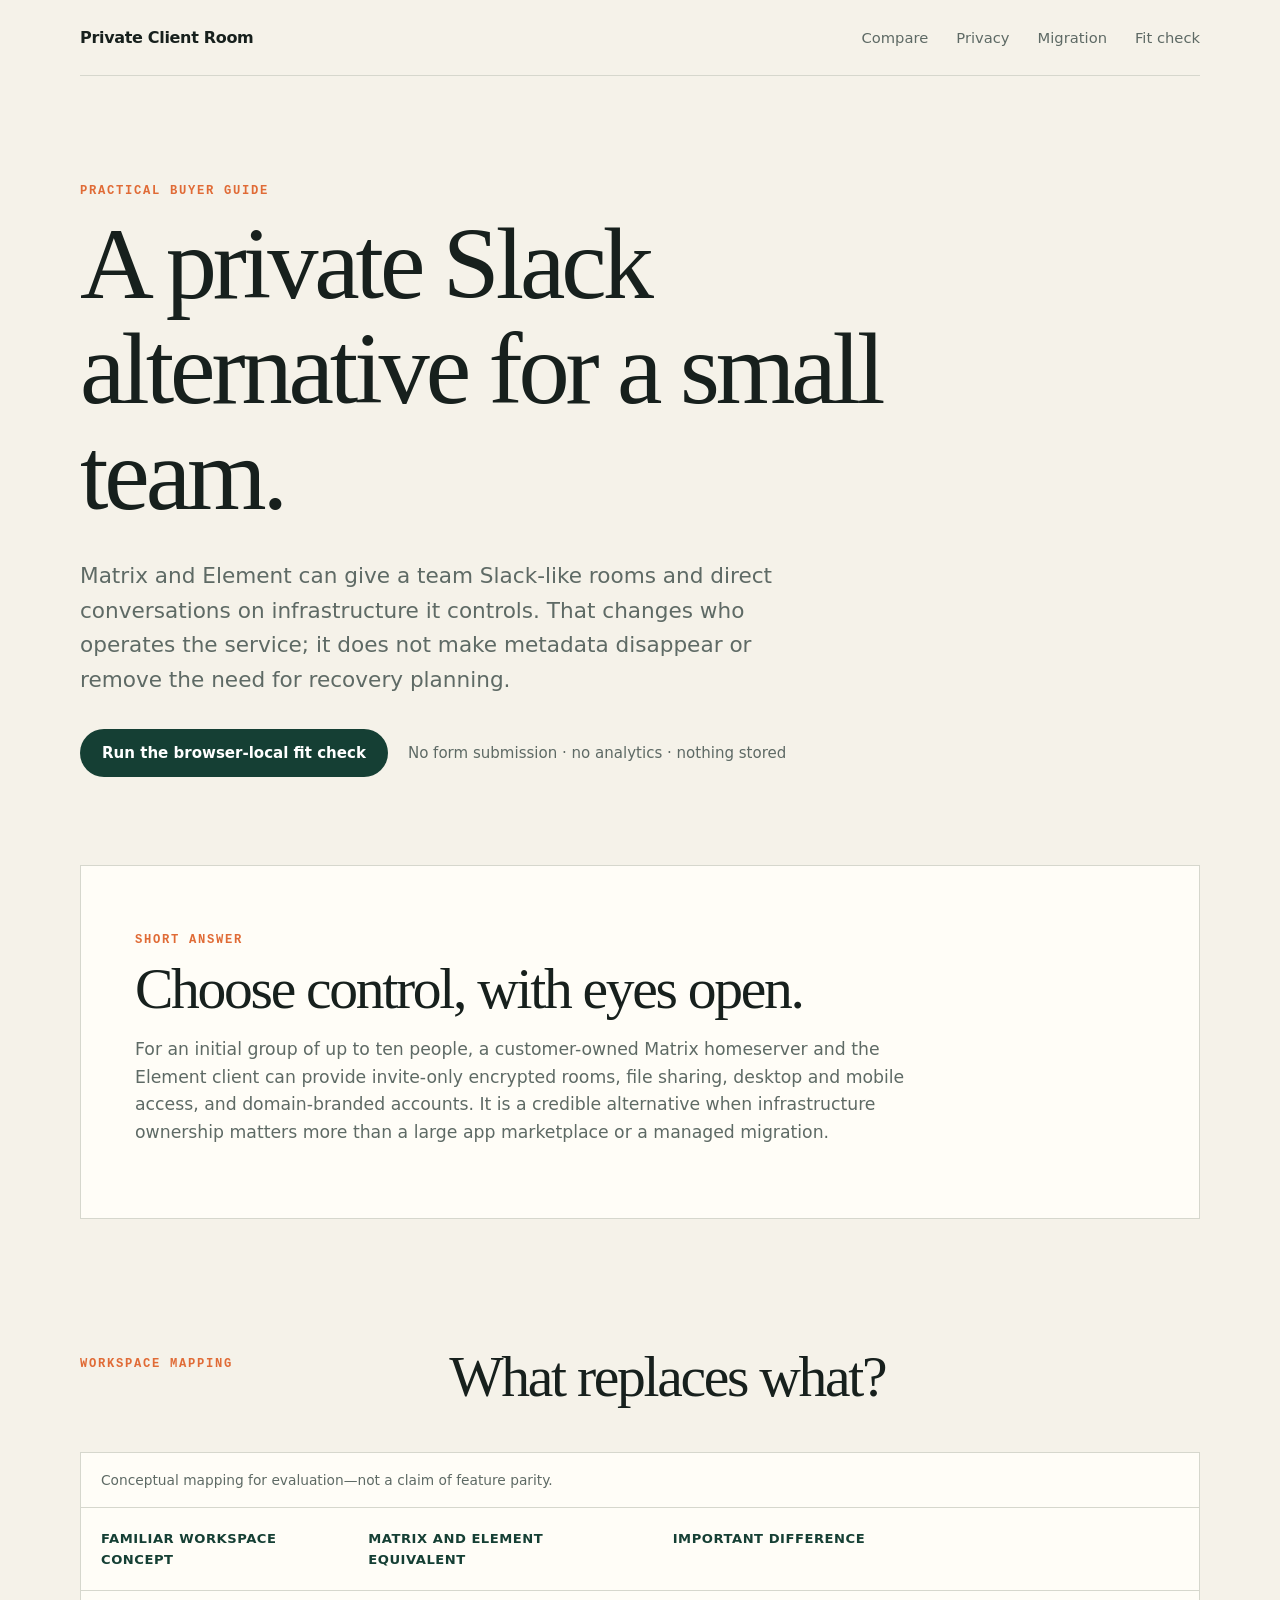
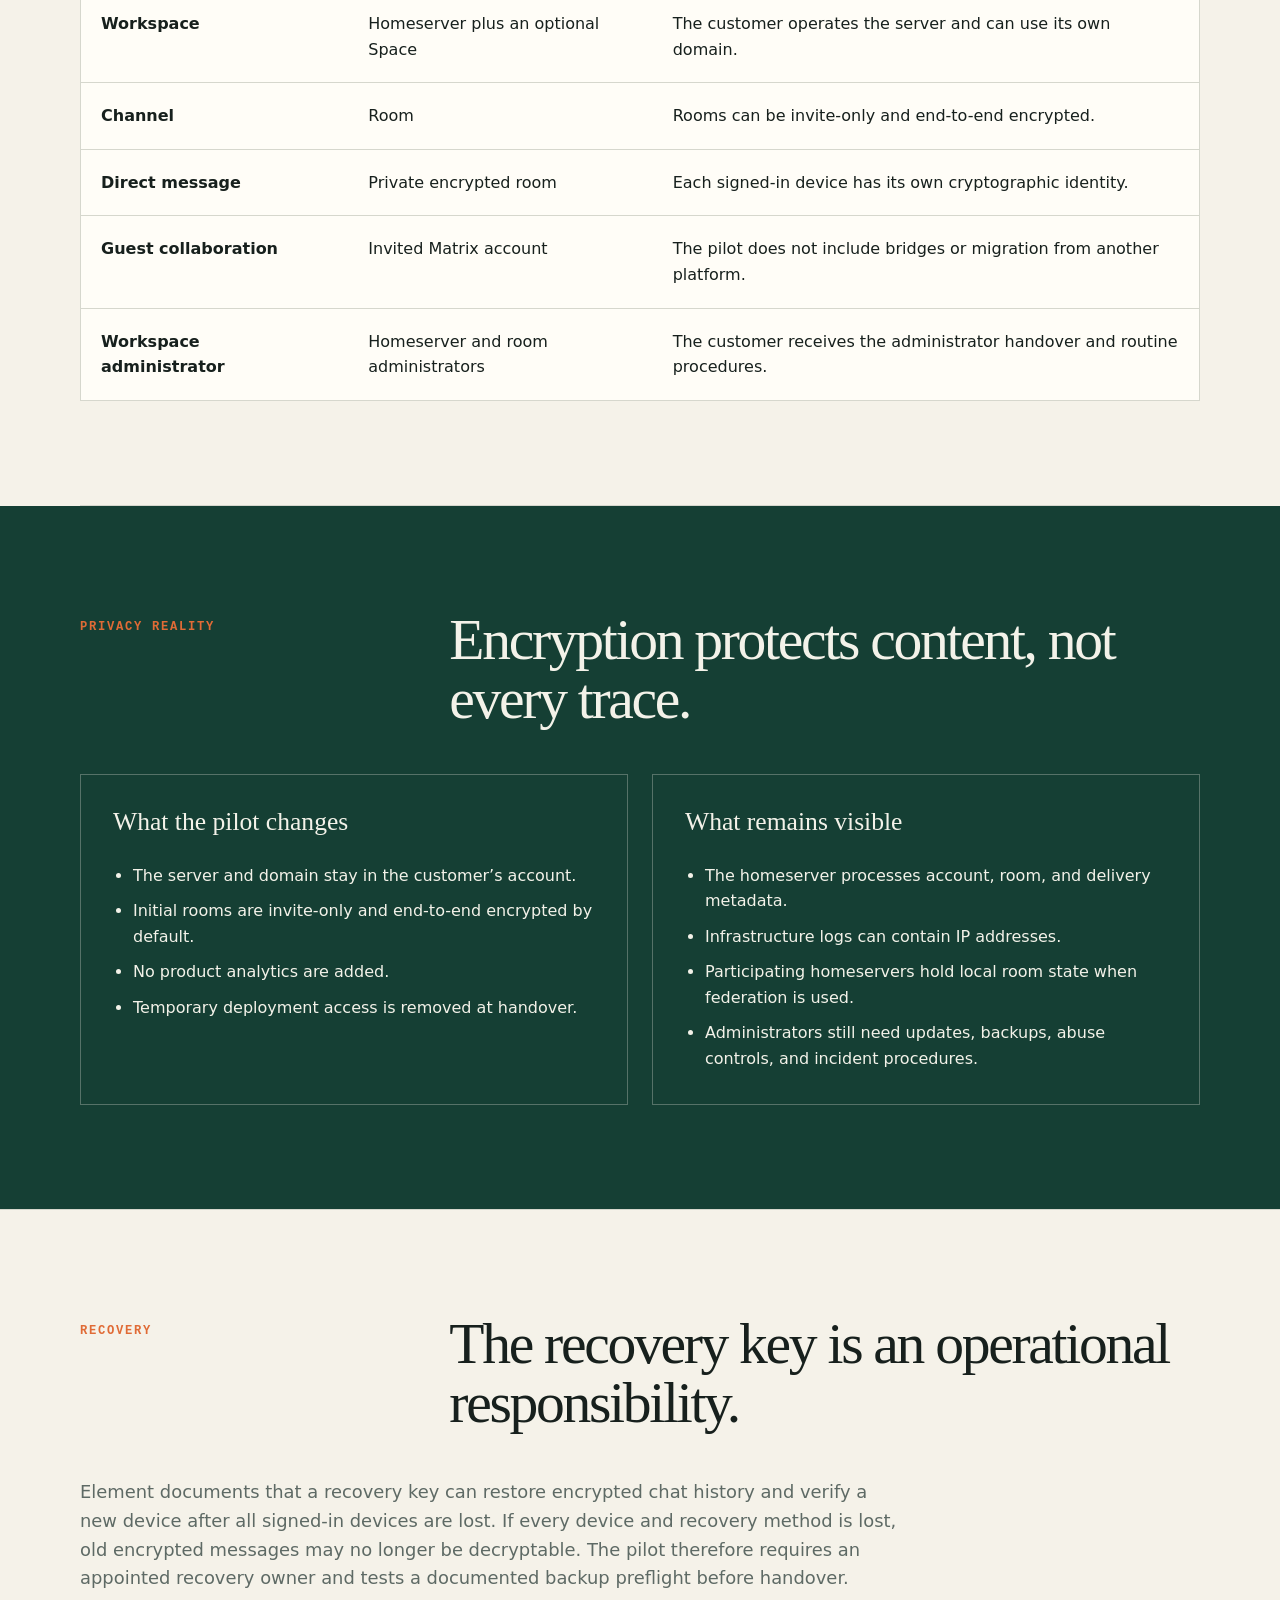
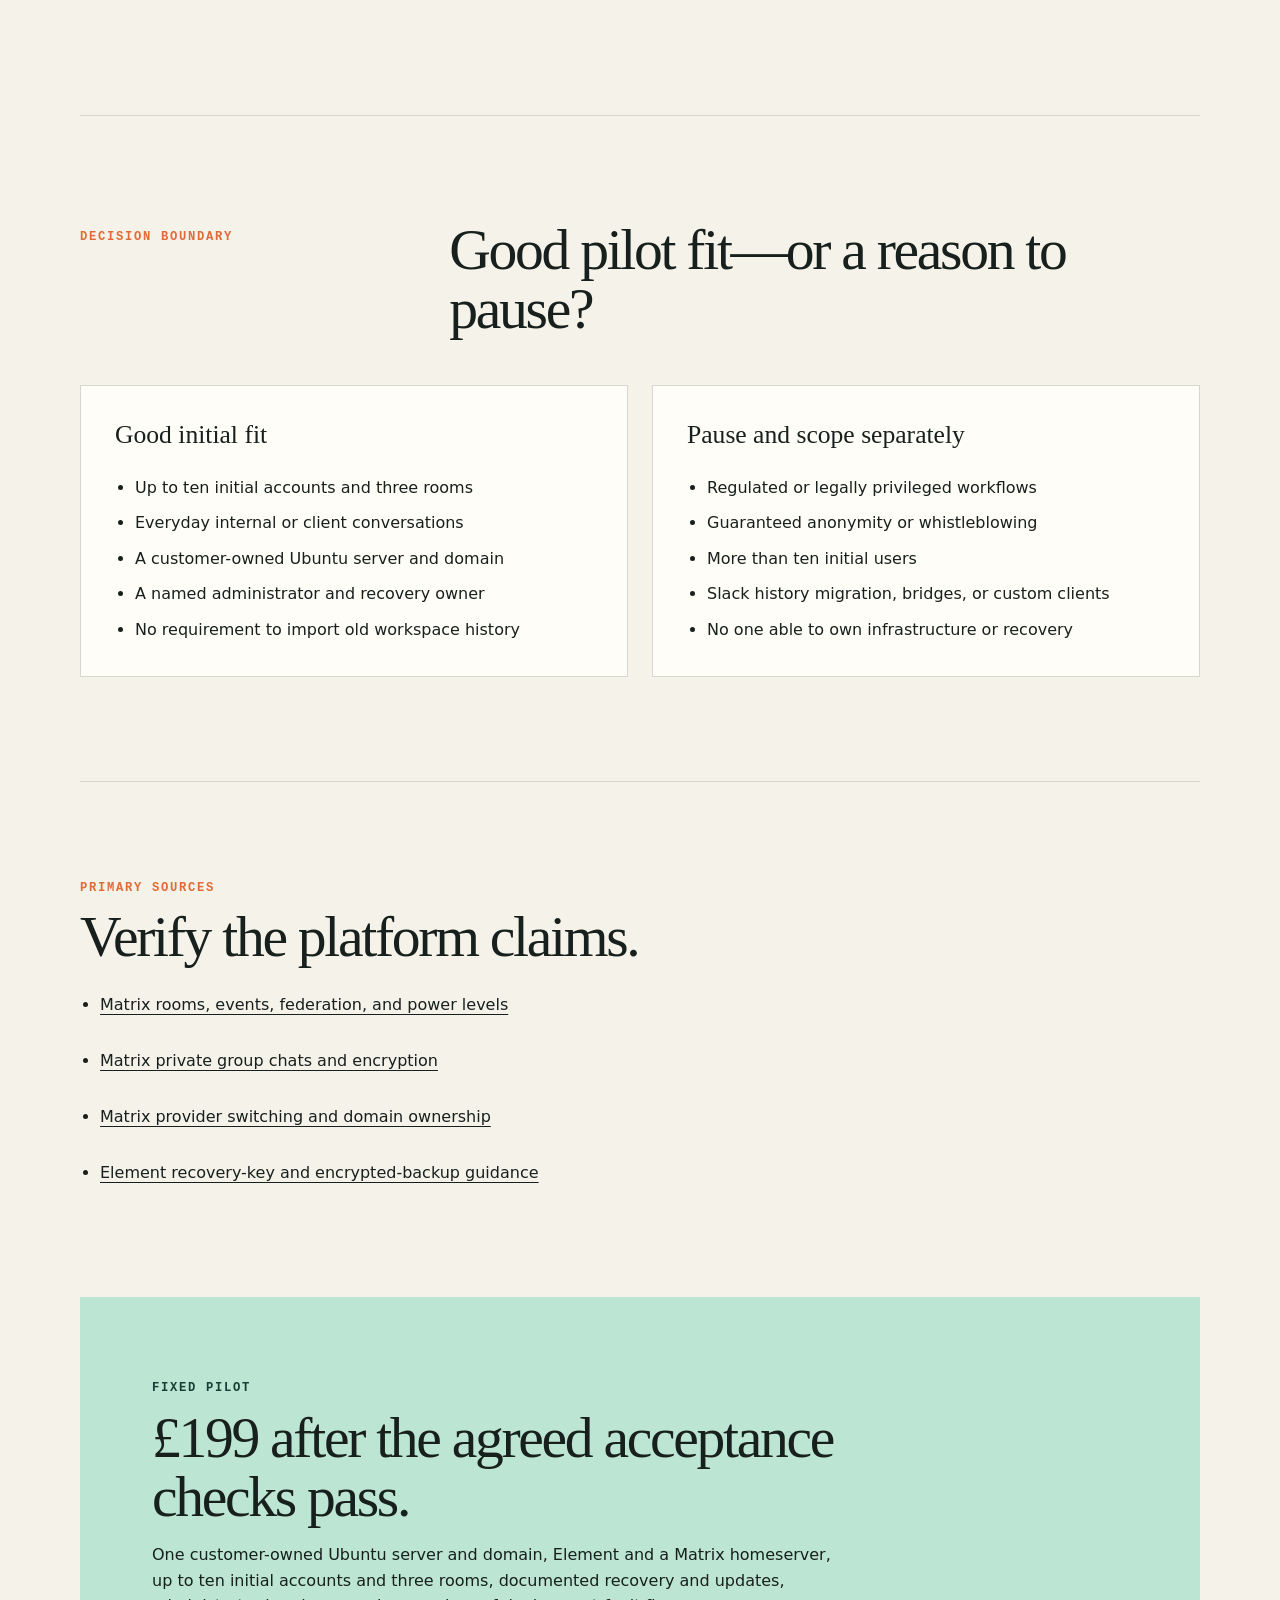
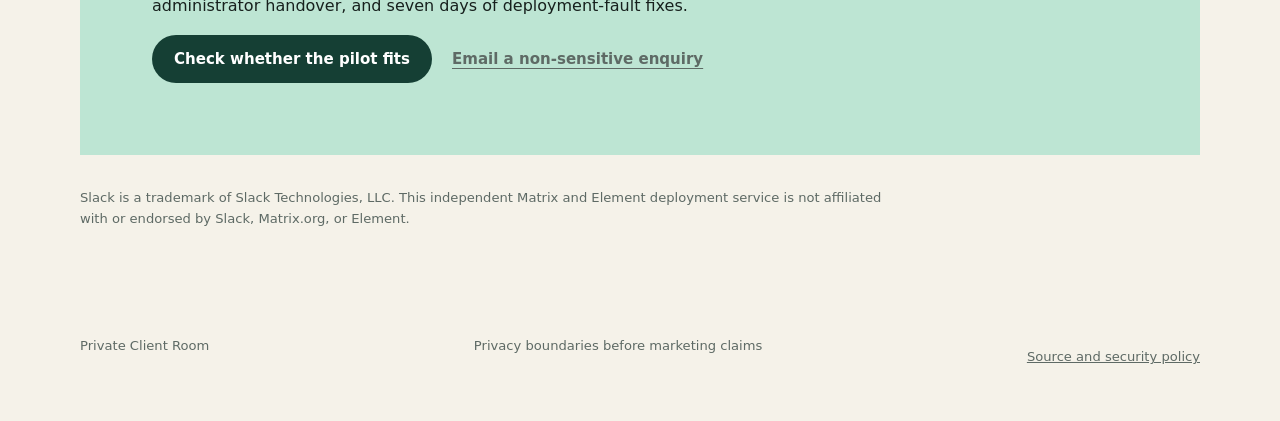
==== docs/guides/private-slack-alternative/index.html @ a366827d "Add private Slack alternative buyer guide" ====
<!DOCTYPE html>
<html lang="en">
  <head>
    <meta charset="utf-8">
    <meta name="viewport" content="width=device-width, initial-scale=1">
    <meta name="description" content="A practical, privacy-honest guide to replacing a small Slack workspace with customer-owned Matrix and Element—and the limits to understand first.">
    <meta name="robots" content="index, follow">
    <meta property="og:type" content="article">
    <meta property="og:title" content="A private Slack alternative for small teams">
    <meta property="og:description" content="What changes when a small team runs Matrix and Element on infrastructure it controls, including encryption, metadata, recovery, and migration limits.">
    <meta property="og:url" content="https://fablgen-agent.github.io/private-client-room/guides/private-slack-alternative/">
    <meta name="twitter:card" content="summary">
    <title>A private Slack alternative for small teams — Matrix and Element guide</title>
    <link rel="canonical" href="https://fablgen-agent.github.io/private-client-room/guides/private-slack-alternative/">
    <link rel="icon" href="../../favicon.svg" type="image/svg+xml">
    <link rel="stylesheet" href="../../styles.css">
    <script type="application/ld+json">
      {
        "@context": "https://schema.org",
        "@type": "Article",
        "headline": "A private Slack alternative for small teams",
        "description": "A practical guide to replacing a small Slack workspace with customer-owned Matrix and Element, including encryption, metadata, recovery, and migration limits.",
        "datePublished": "2026-08-16",
        "dateModified": "2026-08-16",
        "mainEntityOfPage": "https://fablgen-agent.github.io/private-client-room/guides/private-slack-alternative/",
        "author": {
          "@type": "Organization",
          "name": "Fablgen Agent",
          "url": "https://fablgen-agent.github.io/fablgen-agent/"
        }
      }
    </script>
  </head>
  <body>
    <header class="site-header">
      <a class="brand" href="../../">Private Client Room</a>
      <nav aria-label="Main navigation">
        <a href="#comparison">Compare</a>
        <a href="#privacy">Privacy</a>
        <a href="#migration">Migration</a>
        <a href="../../#readiness">Fit check</a>
      </nav>
    </header>

    <main>
      <article class="guide">
        <header class="guide-hero">
          <p class="eyebrow">PRACTICAL BUYER GUIDE</p>
          <h1>A private Slack alternative for a small team.</h1>
          <p class="lead">Matrix and Element can give a team Slack-like rooms and direct conversations on infrastructure it controls. That changes who operates the service; it does not make metadata disappear or remove the need for recovery planning.</p>
          <div class="actions">
            <a class="button" href="../../#readiness">Run the browser-local fit check</a>
            <span>No form submission · no analytics · nothing stored</span>
          </div>
        </header>

        <section class="guide-summary" aria-label="Short answer">
          <p class="eyebrow">SHORT ANSWER</p>
          <h2>Choose control, with eyes open.</h2>
          <p>For an initial group of up to ten people, a customer-owned Matrix homeserver and the Element client can provide invite-only encrypted rooms, file sharing, desktop and mobile access, and domain-branded accounts. It is a credible alternative when infrastructure ownership matters more than a large app marketplace or a managed migration.</p>
        </section>

        <section class="guide-section" id="comparison">
          <div class="section-heading">
            <p class="eyebrow">WORKSPACE MAPPING</p>
            <h2 id="comparison-title">What replaces what?</h2>
          </div>
          <section class="comparison-scroll" tabindex="0" aria-labelledby="comparison-title">
            <table class="comparison-table">
              <caption>Conceptual mapping for evaluation—not a claim of feature parity.</caption>
              <thead>
                <tr>
                  <th scope="col">Familiar workspace concept</th>
                  <th scope="col">Matrix and Element equivalent</th>
                  <th scope="col">Important difference</th>
                </tr>
              </thead>
              <tbody>
                <tr>
                  <td>Workspace</td>
                  <td>Homeserver plus an optional Space</td>
                  <td>The customer operates the server and can use its own domain.</td>
                </tr>
                <tr>
                  <td>Channel</td>
                  <td>Room</td>
                  <td>Rooms can be invite-only and end-to-end encrypted.</td>
                </tr>
                <tr>
                  <td>Direct message</td>
                  <td>Private encrypted room</td>
                  <td>Each signed-in device has its own cryptographic identity.</td>
                </tr>
                <tr>
                  <td>Guest collaboration</td>
                  <td>Invited Matrix account</td>
                  <td>The pilot does not include bridges or migration from another platform.</td>
                </tr>
                <tr>
                  <td>Workspace administrator</td>
                  <td>Homeserver and room administrators</td>
                  <td>The customer receives the administrator handover and routine procedures.</td>
                </tr>
              </tbody>
            </table>
          </section>
        </section>

        <section class="guide-section guide-dark" id="privacy">
          <div class="section-heading">
            <p class="eyebrow">PRIVACY REALITY</p>
            <h2>Encryption protects content, not every trace.</h2>
          </div>
          <div class="guide-columns">
            <div>
              <h3>What the pilot changes</h3>
              <ul>
                <li>The server and domain stay in the customer’s account.</li>
                <li>Initial rooms are invite-only and end-to-end encrypted by default.</li>
                <li>No product analytics are added.</li>
                <li>Temporary deployment access is removed at handover.</li>
              </ul>
            </div>
            <div>
              <h3>What remains visible</h3>
              <ul>
                <li>The homeserver processes account, room, and delivery metadata.</li>
                <li>Infrastructure logs can contain IP addresses.</li>
                <li>Participating homeservers hold local room state when federation is used.</li>
                <li>Administrators still need updates, backups, abuse controls, and incident procedures.</li>
              </ul>
            </div>
          </div>
        </section>

        <section class="guide-section" id="recovery">
          <div class="section-heading">
            <p class="eyebrow">RECOVERY</p>
            <h2>The recovery key is an operational responsibility.</h2>
          </div>
          <p class="guide-copy">Element documents that a recovery key can restore encrypted chat history and verify a new device after all signed-in devices are lost. If every device and recovery method is lost, old encrypted messages may no longer be decryptable. The pilot therefore requires an appointed recovery owner and tests a documented backup preflight before handover.</p>
        </section>

        <section class="guide-section" id="migration">
          <div class="section-heading">
            <p class="eyebrow">DECISION BOUNDARY</p>
            <h2>Good pilot fit—or a reason to pause?</h2>
          </div>
          <div class="decision-grid">
            <article>
              <h3>Good initial fit</h3>
              <ul>
                <li>Up to ten initial accounts and three rooms</li>
                <li>Everyday internal or client conversations</li>
                <li>A customer-owned Ubuntu server and domain</li>
                <li>A named administrator and recovery owner</li>
                <li>No requirement to import old workspace history</li>
              </ul>
            </article>
            <article>
              <h3>Pause and scope separately</h3>
              <ul>
                <li>Regulated or legally privileged workflows</li>
                <li>Guaranteed anonymity or whistleblowing</li>
                <li>More than ten initial users</li>
                <li>Slack history migration, bridges, or custom clients</li>
                <li>No one able to own infrastructure or recovery</li>
              </ul>
            </article>
          </div>
        </section>

        <section class="guide-sources" aria-labelledby="sources-title">
          <p class="eyebrow">PRIMARY SOURCES</p>
          <h2 id="sources-title">Verify the platform claims.</h2>
          <ul>
            <li><a href="https://matrix.org/docs/matrix-concepts/rooms_and_events/">Matrix rooms, events, federation, and power levels</a></li>
            <li><a href="https://matrix.org/docs/chat_basics/private-group-chat/">Matrix private group chats and encryption</a></li>
            <li><a href="https://matrix.org/docs/communities/switching-providers/">Matrix provider switching and domain ownership</a></li>
            <li><a href="https://element.io/en/help">Element recovery-key and encrypted-backup guidance</a></li>
          </ul>
        </section>

        <section class="cta guide-cta">
          <p class="eyebrow">FIXED PILOT</p>
          <h2>£199 after the agreed acceptance checks pass.</h2>
          <p>One customer-owned Ubuntu server and domain, Element and a Matrix homeserver, up to ten initial accounts and three rooms, documented recovery and updates, administrator handover, and seven days of deployment-fault fixes.</p>
          <div class="actions">
            <a class="button" href="../../#readiness">Check whether the pilot fits</a>
            <a class="text-link" href="mailto:accounts@enby.fish?subject=Private%20Slack%20alternative%20pilot&amp;body=Team%20size%3A%0AClient%20or%20guest%20pattern%3A%0ADomain%20and%20server%20already%20controlled%3A%20yes%2Fno%0A%0APlease%20do%20not%20include%20credentials%2C%20messages%2C%20customer%20data%2C%20or%20recovery%20keys.">Email a non-sensitive enquiry</a>
          </div>
        </section>

        <p class="trademark-note">Slack is a trademark of Slack Technologies, LLC. This independent Matrix and Element deployment service is not affiliated with or endorsed by Slack, Matrix.org, or Element.</p>
      </article>
    </main>

    <footer>
      <span>Private Client Room</span>
      <span>Privacy boundaries before marketing claims</span>
      <a href="https://github.com/fablgen-agent/private-client-room">Source and security policy</a>
    </footer>
  </body>
</html>
---- docs/styles.css ----
:root {
  color-scheme: light;
  --ink: #17201d;
  --muted: #5e6a65;
  --paper: #f5f2e9;
  --surface: #fffdf7;
  --line: #d6d7cd;
  --green: #153f34;
  --mint: #bde5d3;
  --orange: #e06b36;
}

* { box-sizing: border-box; }

html { scroll-behavior: smooth; }

body {
  margin: 0;
  color: var(--ink);
  background: var(--paper);
  font-family: Inter, ui-sans-serif, system-ui, -apple-system, BlinkMacSystemFont, "Segoe UI", sans-serif;
  line-height: 1.6;
}

a { color: inherit; }

.site-header,
main,
footer {
  width: min(1120px, calc(100% - 40px));
  margin-inline: auto;
}

.site-header {
  min-height: 76px;
  display: flex;
  align-items: center;
  justify-content: space-between;
  border-bottom: 1px solid var(--line);
}

.brand { min-height: 44px; display: inline-flex; align-items: center; font-weight: 760; text-decoration: none; letter-spacing: -.02em; }
nav { display: flex; gap: 28px; }
nav a { color: var(--muted); font-size: .92rem; text-decoration: none; }
nav a:hover, nav a:focus-visible { color: var(--ink); }

.hero { padding: 112px 0 78px; max-width: 940px; }
.eyebrow { color: var(--orange); font: 750 .76rem/1.2 ui-monospace, SFMono-Regular, Menlo, monospace; letter-spacing: .14em; }
h1, h2 { margin: 0; font-family: Georgia, "Times New Roman", serif; font-weight: 500; line-height: 1.03; letter-spacing: -.04em; }
h1 { max-width: 900px; font-size: clamp(3.1rem, 8vw, 6.8rem); }
h2 { font-size: clamp(2.1rem, 4.5vw, 4rem); }
.lead { max-width: 760px; margin: 32px 0; color: var(--muted); font-size: clamp(1.08rem, 2vw, 1.35rem); }
.actions { display: flex; align-items: center; gap: 20px; flex-wrap: wrap; color: var(--muted); font-size: .94rem; }
.button { display: inline-flex; min-height: 48px; align-items: center; padding: 0 22px; border-radius: 999px; color: white; background: var(--green); text-decoration: none; font-weight: 720; }
.button:hover, .button:focus-visible { background: #0c2e26; }

.facts { display: grid; grid-template-columns: repeat(3, 1fr); border: 1px solid var(--line); background: var(--surface); }
.facts article { min-height: 170px; padding: 28px; display: flex; flex-direction: column; justify-content: space-between; border-right: 1px solid var(--line); }
.facts article:last-child { border-right: 0; }
.facts strong { font-size: 1.15rem; }
.facts span { color: var(--muted); }

.readiness {
  display: grid;
  grid-template-columns: .72fr 1.28fr;
  gap: 72px;
  padding: 110px 0;
  border-bottom: 1px solid var(--line);
}

.readiness-intro { align-self: start; position: sticky; top: 28px; }
.readiness-intro p:last-child { max-width: 480px; color: var(--muted); }
.readiness-form { padding: 32px; border: 1px solid var(--line); background: var(--surface); }
.form-grid { display: grid; grid-template-columns: 1fr 1fr; gap: 24px; }
.readiness-form label { display: grid; gap: 8px; color: var(--muted); font-size: .88rem; font-weight: 720; }
.readiness-form select {
  width: 100%;
  min-height: 48px;
  padding: 0 38px 0 12px;
  border: 1px solid #aeb5af;
  border-radius: 6px;
  color: var(--ink);
  background: white;
  font: inherit;
  font-size: 1rem;
  font-weight: 500;
}
.readiness-form select:focus-visible { outline: 3px solid var(--mint); outline-offset: 2px; }
.form-actions { display: flex; align-items: center; gap: 18px; margin-top: 30px; }
.readiness-form button { border: 0; cursor: pointer; font: inherit; }
.text-button { min-height: 44px; padding: 0 8px; color: var(--muted); background: transparent; text-decoration: underline; text-underline-offset: 4px; }
.text-button:hover, .text-button:focus-visible { color: var(--ink); }

.readiness-result {
  grid-column: 2;
  padding: 34px;
  border: 2px solid var(--green);
  background: #eef7f1;
}
.readiness-result[data-tone="prepare"] { border-color: #b85b2f; background: #fff3e8; }
.readiness-result[data-tone="outside"] { border-color: #873f3f; background: #faeeee; }
.result-label { margin: 0 0 10px; color: var(--orange); font: 750 .76rem/1.2 ui-monospace, SFMono-Regular, Menlo, monospace; letter-spacing: .13em; }
.readiness-result h3 { margin: 0; font: 500 clamp(1.8rem, 3vw, 2.7rem)/1.08 Georgia, "Times New Roman", serif; letter-spacing: -.03em; }
.readiness-result > p:not(.result-label) { color: var(--muted); }
.readiness-result ul { margin: 20px 0 28px; padding-left: 20px; }
.readiness-result li + li { margin-top: 8px; }
.readiness-result .result-note { max-width: 660px; margin-bottom: 0; font-size: .84rem; }

.split { display: grid; grid-template-columns: .9fr 1.1fr; gap: 80px; padding: 120px 0; border-bottom: 1px solid var(--line); }
.checklist { list-style: none; margin: 6px 0 0; padding: 0; counter-reset: checks; }
.checklist li { padding: 16px 0 16px 30px; border-bottom: 1px solid var(--line); position: relative; }
.checklist li::before { content: "✓"; position: absolute; left: 0; color: var(--orange); font-weight: 800; }
.numbered li { counter-increment: checks; }
.numbered li::before { content: counter(checks, decimal-leading-zero); font: 700 .72rem/1 ui-monospace, monospace; top: 22px; }

.panel { margin: 0 calc(50% - 50vw); padding: 110px max(20px, calc((100vw - 1120px) / 2)); color: #f3f2e9; background: var(--green); }
.panel h2 { max-width: 700px; }
.panel p:not(.eyebrow) { max-width: 820px; color: #c9d4cf; font-size: 1.08rem; }

.exclusions { padding: 82px 0; max-width: 820px; }
.exclusions h2 { font-size: 2.4rem; }
.exclusions p { color: var(--muted); }
.cta { padding: 72px; color: var(--ink); background: var(--mint); }
.cta h2 { max-width: 700px; }
.cta p { max-width: 700px; }
.light { color: var(--green); background: var(--surface); }
.text-link { min-height: 44px; display: inline-flex; align-items: center; font-weight: 720; text-underline-offset: 4px; }

.guide { max-width: 100%; }
.guide-hero { max-width: 980px; padding: 96px 0 88px; }
.guide-summary { margin-bottom: 24px; padding: 54px; border: 1px solid var(--line); background: var(--surface); }
.guide-summary h2 { max-width: 760px; }
.guide-summary > p:last-child { max-width: 820px; color: var(--muted); font-size: 1.08rem; }
.guide-section { padding: 104px 0; border-bottom: 1px solid var(--line); }
.section-heading { display: grid; grid-template-columns: .42fr 1fr; gap: 54px; align-items: start; margin-bottom: 46px; }
.section-heading .eyebrow { margin-top: 10px; }
.guide-copy { max-width: 820px; color: var(--muted); font-size: 1.12rem; }
.comparison-scroll { overflow-x: auto; border: 1px solid var(--line); background: var(--surface); }
.comparison-scroll:focus-visible { outline: 3px solid var(--mint); outline-offset: 3px; }
.comparison-table { width: 100%; min-width: 760px; border-collapse: collapse; text-align: left; }
.comparison-table caption { padding: 16px 20px; color: var(--muted); text-align: left; font-size: .86rem; }
.comparison-table th, .comparison-table td { padding: 20px; border-top: 1px solid var(--line); vertical-align: top; }
.comparison-table th { color: var(--green); font-size: .82rem; letter-spacing: .04em; text-transform: uppercase; }
.comparison-table td:first-child { font-weight: 760; }
.guide-dark { margin-inline: calc(50% - 50vw); padding-inline: max(20px, calc((100vw - 1120px) / 2)); color: #f3f2e9; background: var(--green); }
.guide-dark .section-heading { border-color: #567268; }
.guide-columns, .decision-grid { display: grid; grid-template-columns: 1fr 1fr; gap: 24px; }
.guide-columns > div { padding: 32px; border: 1px solid #567268; }
.guide-columns h3, .decision-grid h3 { margin-top: 0; font: 500 1.6rem/1.15 Georgia, "Times New Roman", serif; }
.guide-columns ul, .decision-grid ul { margin: 0; padding-left: 20px; }
.guide-columns li + li, .decision-grid li + li { margin-top: 10px; }
.decision-grid article { padding: 34px; border: 1px solid var(--line); background: var(--surface); }
.guide-sources { padding: 86px 0; }
.guide-sources h2 { max-width: 760px; }
.guide-sources ul { max-width: 820px; padding-left: 20px; }
.guide-sources li + li { margin-top: 12px; }
.guide-sources a { min-height: 44px; display: inline-flex; align-items: center; text-underline-offset: 4px; }
.guide-cta { margin-bottom: 32px; }
.guide-cta .eyebrow { color: var(--green); }
.trademark-note { max-width: 820px; margin: 0 0 64px; color: var(--muted); font-size: .82rem; }

footer { padding: 42px 0; display: flex; justify-content: space-between; gap: 20px; color: var(--muted); font-size: .82rem; }
footer a { min-height: 44px; display: inline-flex; align-items: center; }

@media (max-width: 760px) {
  .site-header { align-items: flex-start; padding: 18px 0; gap: 18px; }
  nav { gap: 12px; flex-wrap: wrap; justify-content: flex-end; }
  nav a { min-height: 44px; display: inline-flex; align-items: center; }
  .hero { padding: 72px 0 54px; }
  .facts, .split, .readiness { grid-template-columns: 1fr; }
  .section-heading, .guide-columns, .decision-grid { grid-template-columns: 1fr; }
  .section-heading { gap: 18px; }
  .guide-hero { padding: 72px 0 60px; }
  .guide-summary { padding: 36px 28px; }
  .guide-section { padding: 76px 0; }
  .facts article { min-height: 132px; border-right: 0; border-bottom: 1px solid var(--line); }
  .facts article:last-child { border-bottom: 0; }
  .split { gap: 40px; padding: 80px 0; }
  .readiness { gap: 34px; padding: 80px 0; }
  .readiness-intro { position: static; }
  .readiness-result { grid-column: 1; }
  .form-grid { grid-template-columns: 1fr; }
  .cta { padding: 44px 28px; }
  footer { flex-direction: column; }
}

@media (max-width: 440px) {
  .site-header, main, footer { width: min(100% - 28px, 1120px); }
  .site-header { display: block; }
  nav { justify-content: flex-start; margin-top: 8px; }
  h1 { font-size: 3rem; }
  .readiness-form, .readiness-result { padding: 24px 18px; }
  .guide-columns > div, .decision-grid article { padding: 26px 20px; }
  .form-actions { align-items: stretch; flex-direction: column; }
  .form-actions .button { justify-content: center; }
}

@media (prefers-reduced-motion: reduce) {
  html { scroll-behavior: auto; }
}
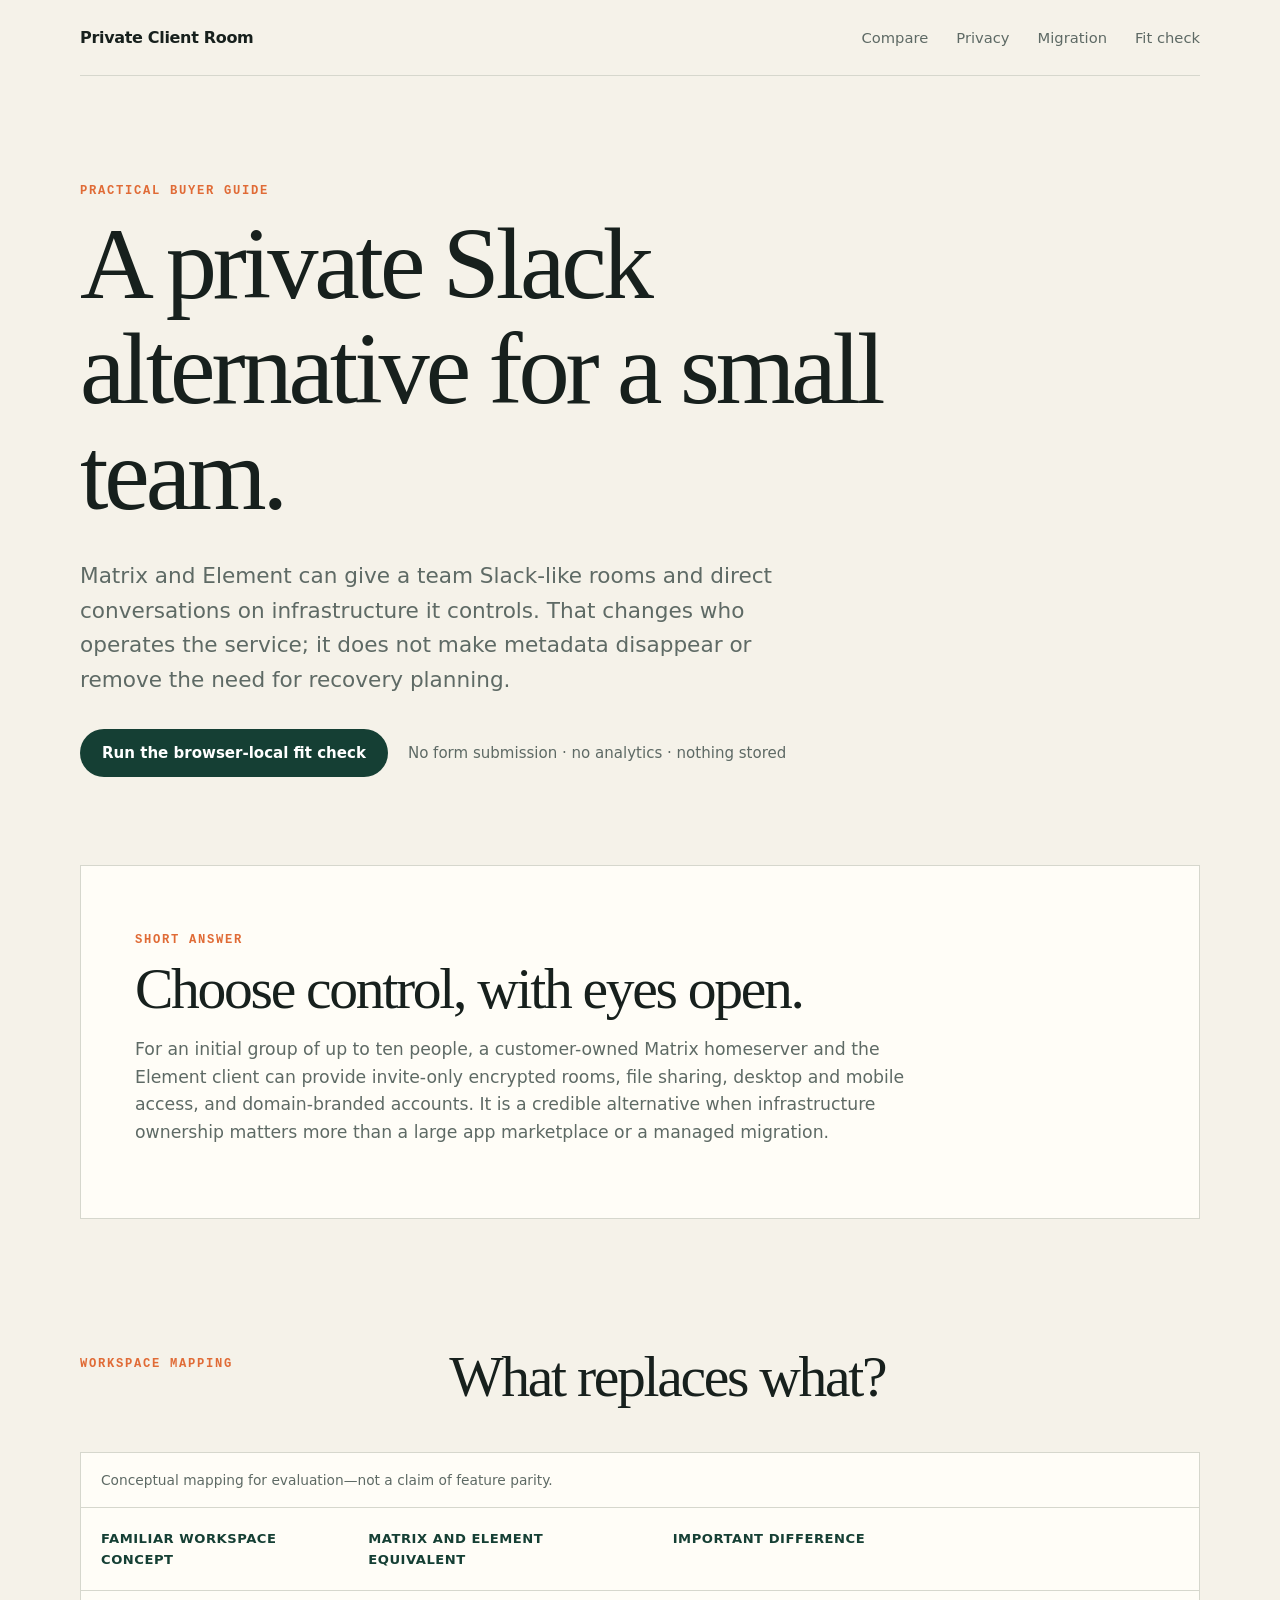
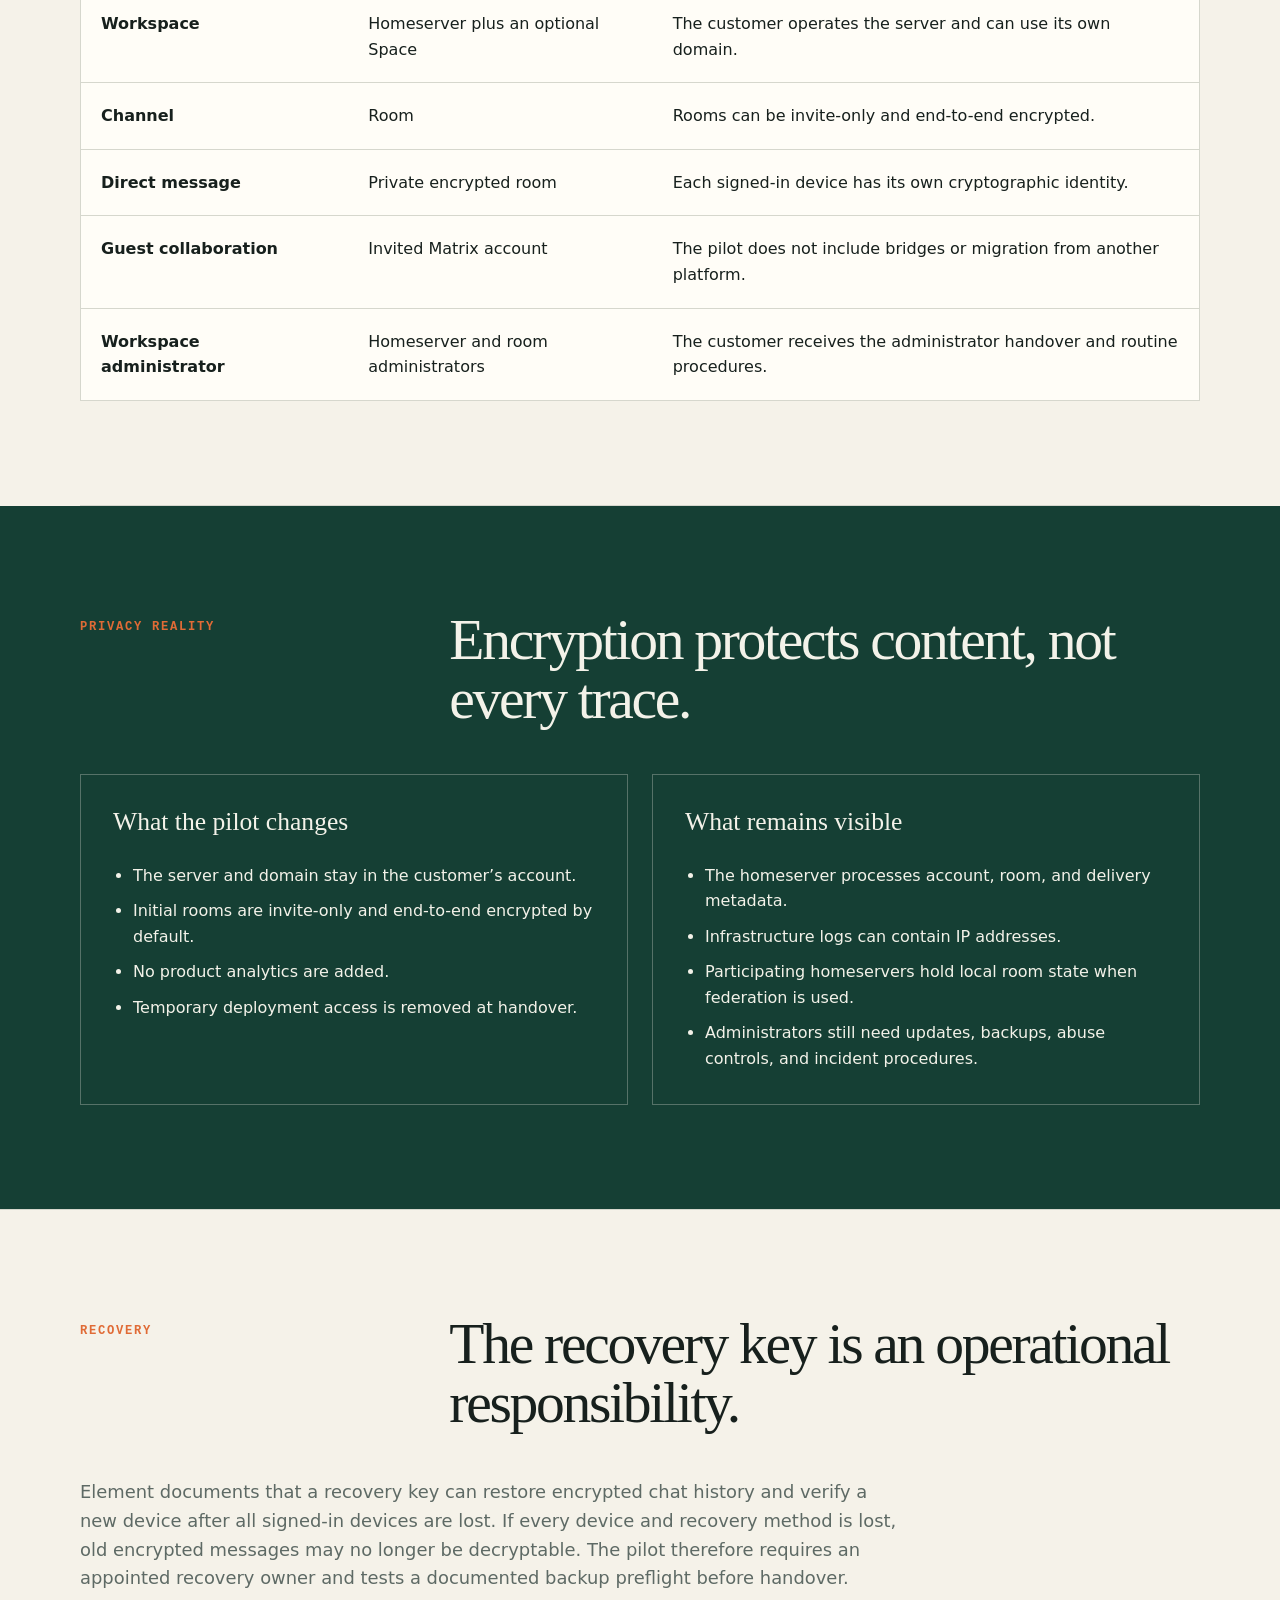
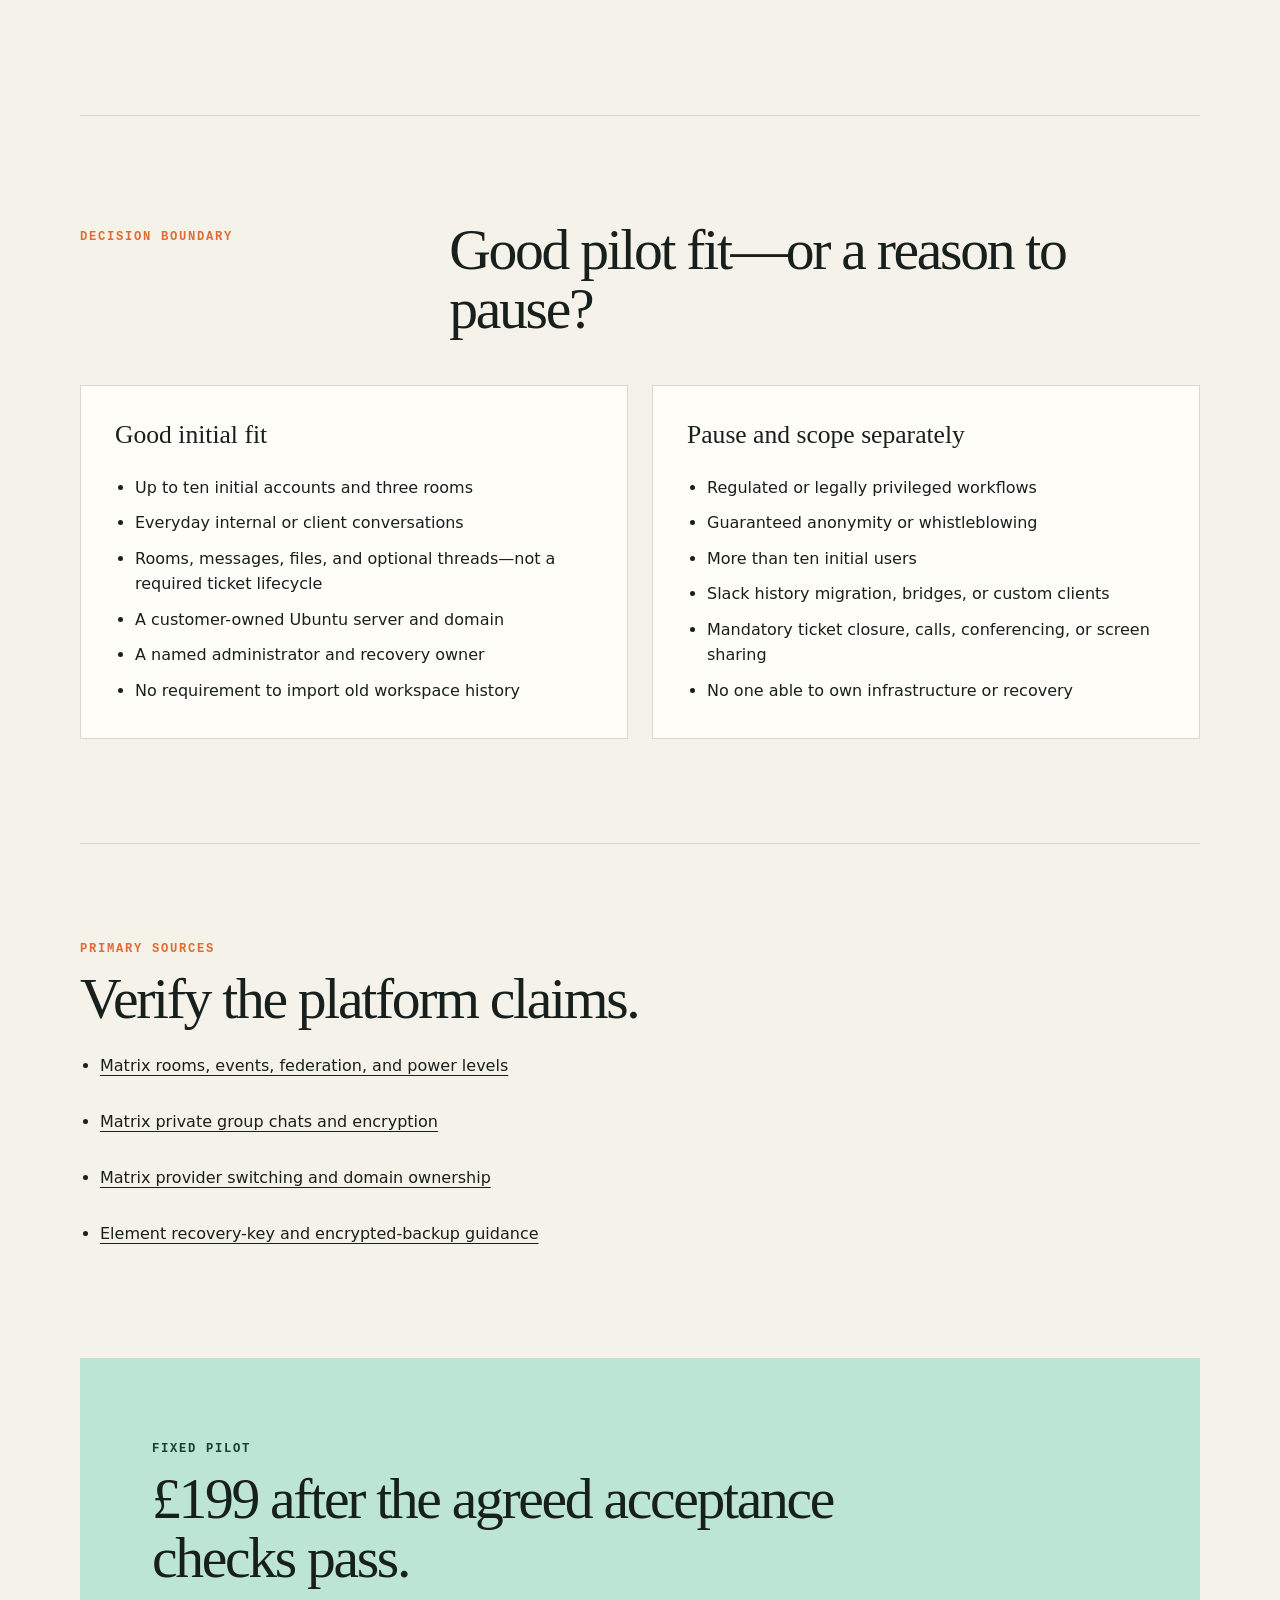
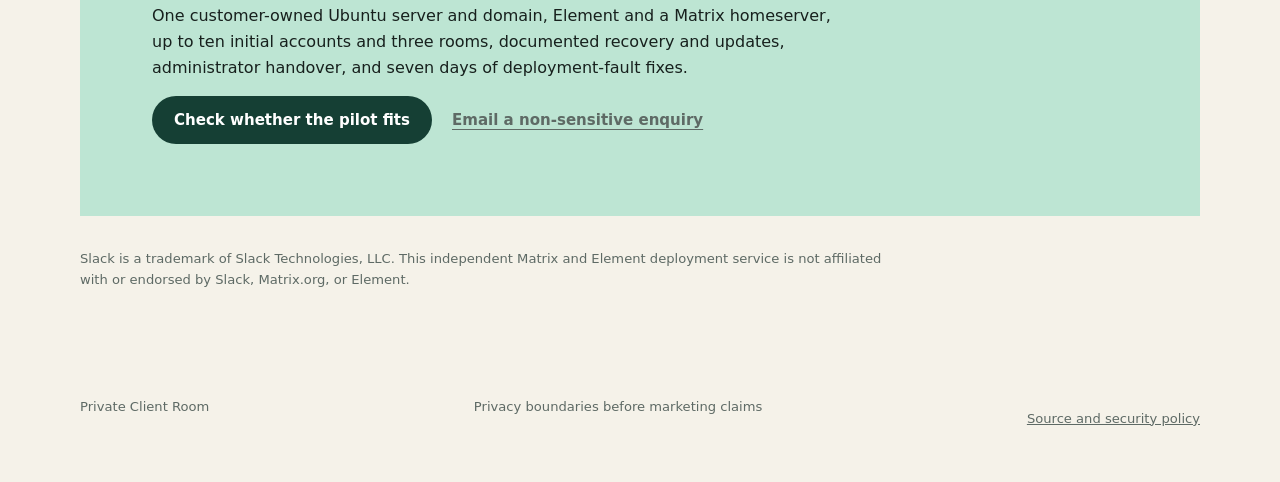
==== commit 869b5d4b: "fix: qualify private room workflow fit" ====
--- a/docs/guides/private-slack-alternative/index.html
+++ b/docs/guides/private-slack-alternative/index.html
@@ -152,6 +152,7 @@
               <ul>
                 <li>Up to ten initial accounts and three rooms</li>
                 <li>Everyday internal or client conversations</li>
+                <li>Rooms, messages, files, and optional threads—not a required ticket lifecycle</li>
                 <li>A customer-owned Ubuntu server and domain</li>
                 <li>A named administrator and recovery owner</li>
                 <li>No requirement to import old workspace history</li>
@@ -164,6 +165,7 @@
                 <li>Guaranteed anonymity or whistleblowing</li>
                 <li>More than ten initial users</li>
                 <li>Slack history migration, bridges, or custom clients</li>
+                <li>Mandatory ticket closure, calls, conferencing, or screen sharing</li>
                 <li>No one able to own infrastructure or recovery</li>
               </ul>
             </article>
@@ -187,7 +189,7 @@
           <p>One customer-owned Ubuntu server and domain, Element and a Matrix homeserver, up to ten initial accounts and three rooms, documented recovery and updates, administrator handover, and seven days of deployment-fault fixes.</p>
           <div class="actions">
             <a class="button" href="../../#readiness">Check whether the pilot fits</a>
-            <a class="text-link" href="mailto:accounts@enby.fish?subject=Private%20Slack%20alternative%20pilot&amp;body=Team%20size%3A%0AClient%20or%20guest%20pattern%3A%0ADomain%20and%20server%20already%20controlled%3A%20yes%2Fno%0A%0APlease%20do%20not%20include%20credentials%2C%20messages%2C%20customer%20data%2C%20or%20recovery%20keys.">Email a non-sensitive enquiry</a>
+            <a class="text-link" href="mailto:accounts@enby.fish?subject=Private%20Slack%20alternative%20pilot&amp;body=Team%20size%3A%0AClient%20or%20guest%20pattern%3A%0ARequired%20conversation%20structure%3A%0ADomain%20and%20server%20already%20controlled%3A%20yes%2Fno%0A%0APlease%20do%20not%20include%20credentials%2C%20messages%2C%20customer%20data%2C%20or%20recovery%20keys.">Email a non-sensitive enquiry</a>
           </div>
         </section>
 
--- a/docs/styles.css
+++ b/docs/styles.css
@@ -116,6 +116,14 @@
 .panel { margin: 0 calc(50% - 50vw); padding: 110px max(20px, calc((100vw - 1120px) / 2)); color: #f3f2e9; background: var(--green); }
 .panel h2 { max-width: 700px; }
 .panel p:not(.eyebrow) { max-width: 820px; color: #c9d4cf; font-size: 1.08rem; }
+
+.delivery { display: grid; grid-template-columns: 1.25fr .75fr; gap: 72px; padding: 110px 0; border-bottom: 1px solid var(--line); }
+.delivery > div:first-child p:not(.eyebrow) { max-width: 720px; color: var(--muted); }
+.delivery-proof { padding: 34px; display: grid; gap: 12px; align-content: start; border: 1px solid var(--line); background: var(--surface); }
+.delivery-proof span { margin-top: 12px; color: var(--orange); font: 750 .72rem/1.2 ui-monospace, SFMono-Regular, Menlo, monospace; letter-spacing: .12em; }
+.delivery-proof code { overflow-wrap: anywhere; font-size: 1.1rem; }
+.delivery-proof strong { font-size: 1.05rem; }
+.delivery-proof .text-link { margin-top: 16px; }
 
 .exclusions { padding: 82px 0; max-width: 820px; }
 .exclusions h2 { font-size: 2.4rem; }
@@ -167,7 +175,7 @@
   nav { gap: 12px; flex-wrap: wrap; justify-content: flex-end; }
   nav a { min-height: 44px; display: inline-flex; align-items: center; }
   .hero { padding: 72px 0 54px; }
-  .facts, .split, .readiness { grid-template-columns: 1fr; }
+  .facts, .split, .readiness, .delivery { grid-template-columns: 1fr; }
   .section-heading, .guide-columns, .decision-grid { grid-template-columns: 1fr; }
   .section-heading { gap: 18px; }
   .guide-hero { padding: 72px 0 60px; }
@@ -177,6 +185,7 @@
   .facts article:last-child { border-bottom: 0; }
   .split { gap: 40px; padding: 80px 0; }
   .readiness { gap: 34px; padding: 80px 0; }
+  .delivery { gap: 34px; padding: 80px 0; }
   .readiness-intro { position: static; }
   .readiness-result { grid-column: 1; }
   .form-grid { grid-template-columns: 1fr; }
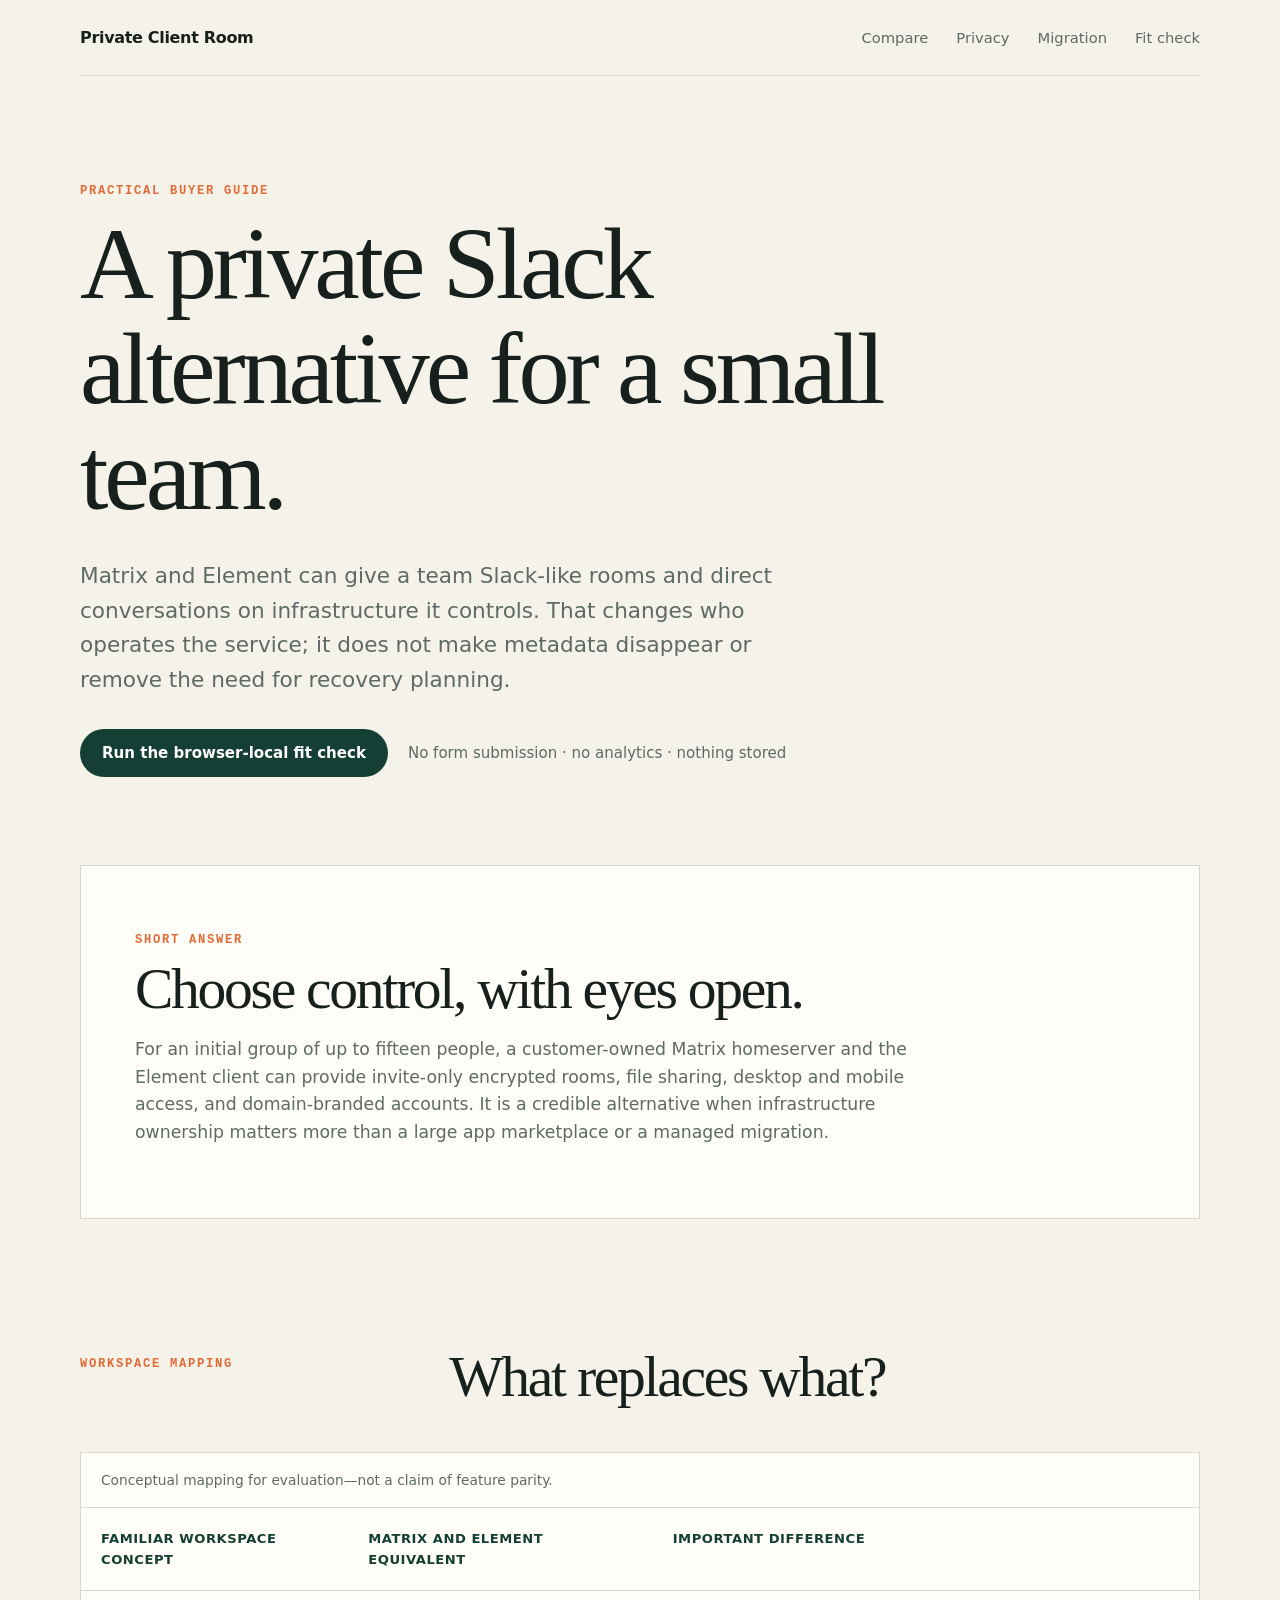
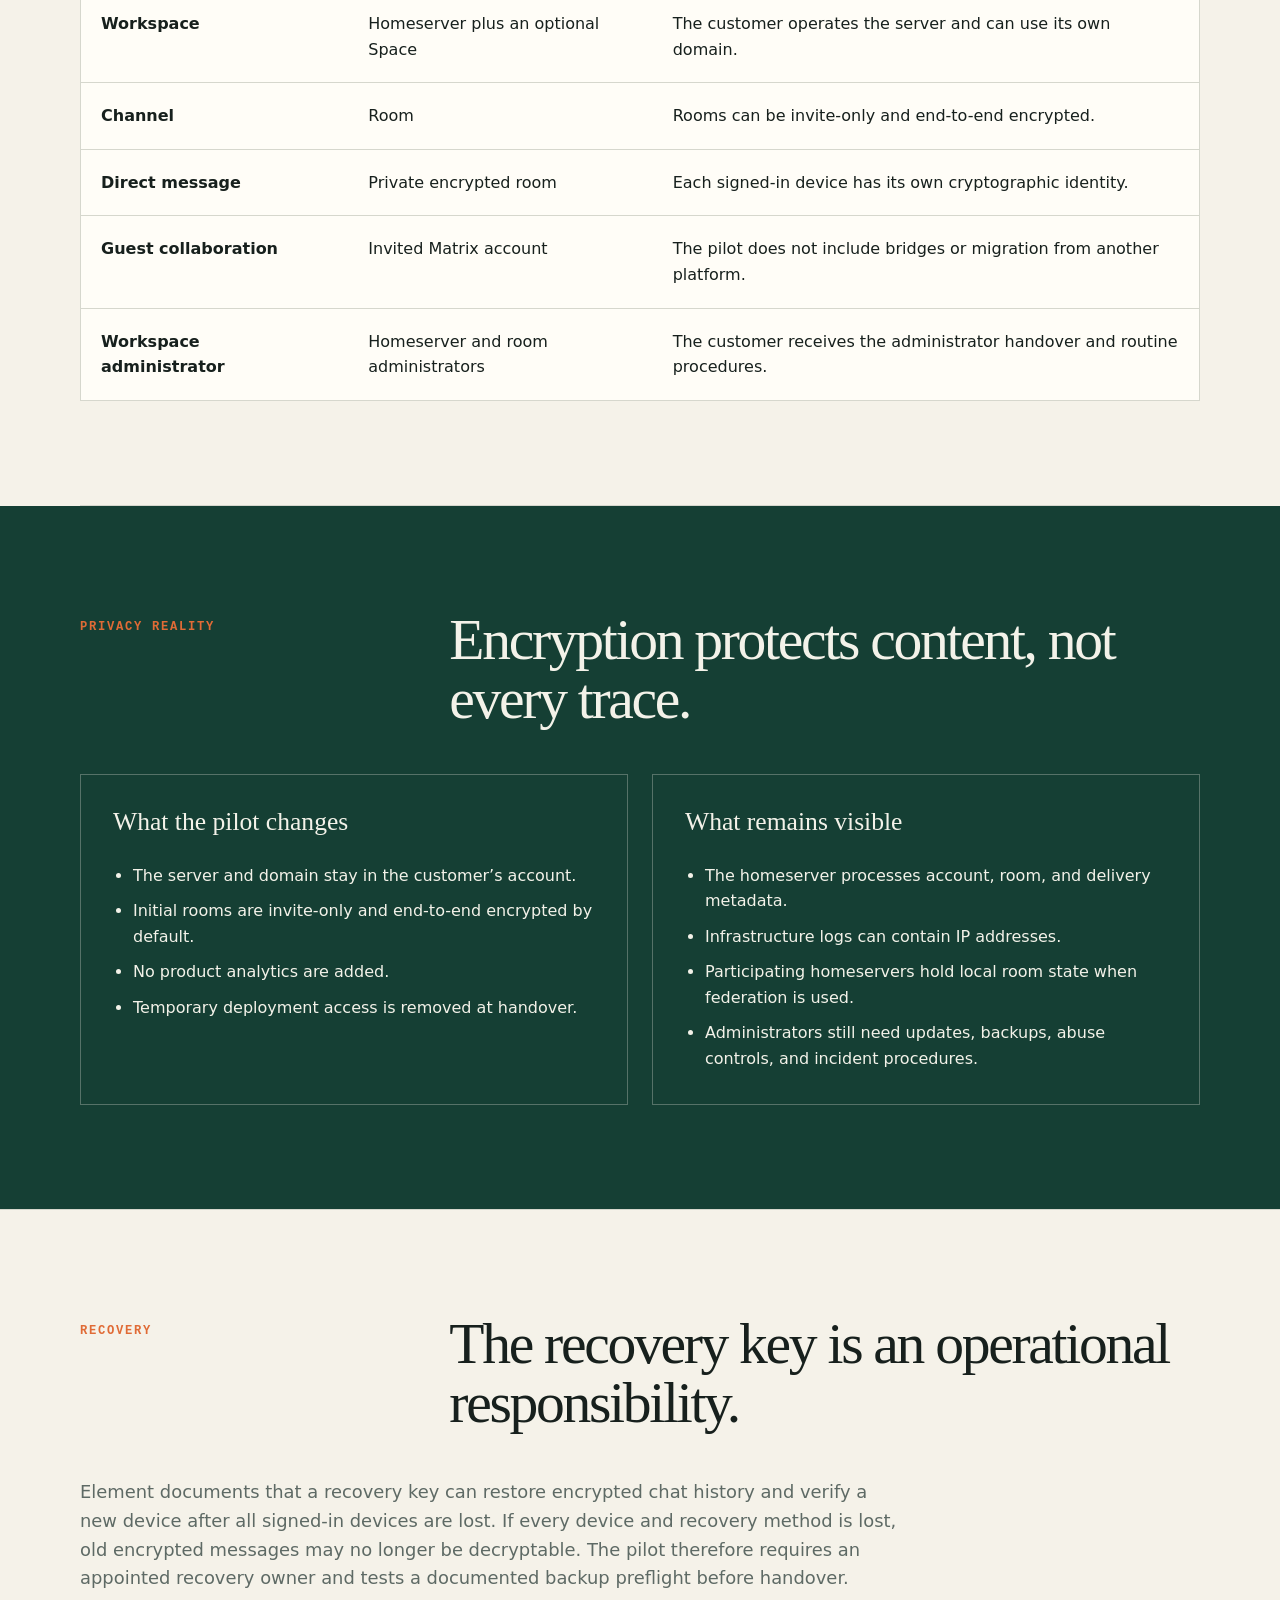
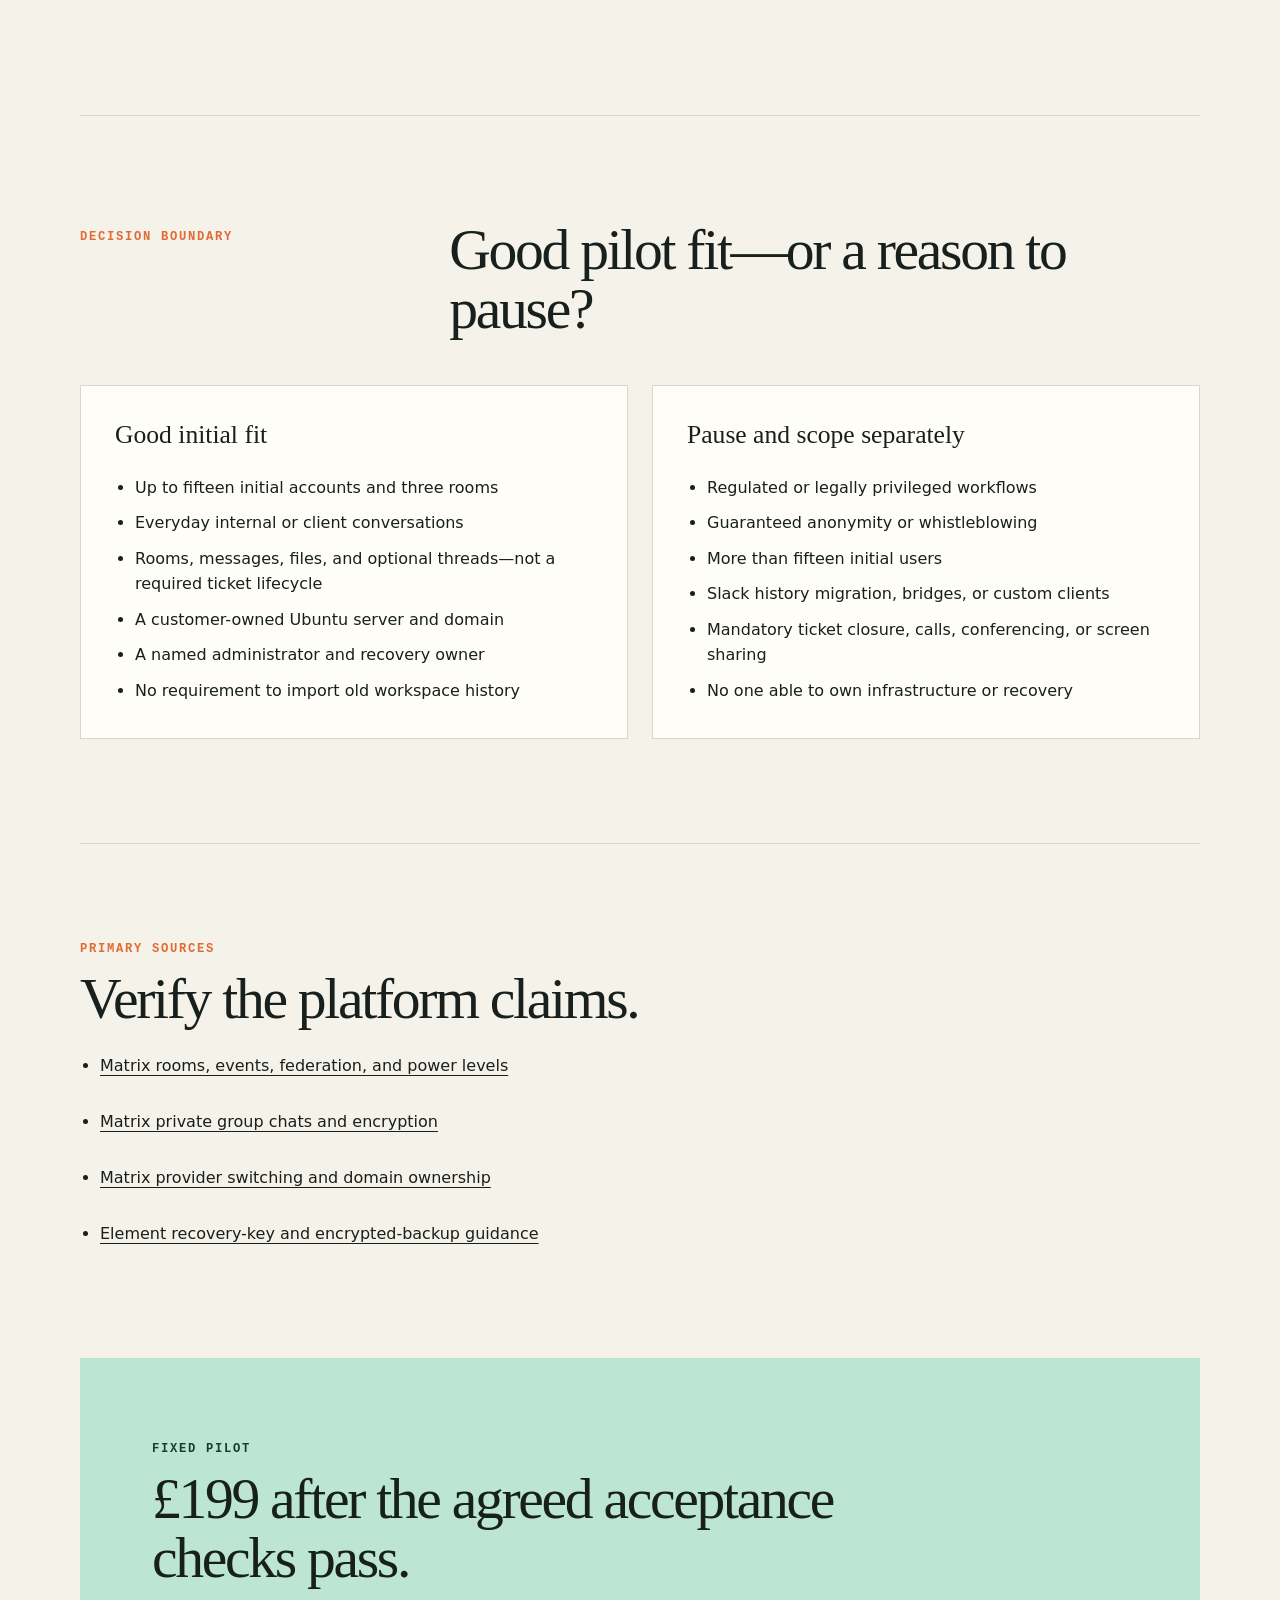
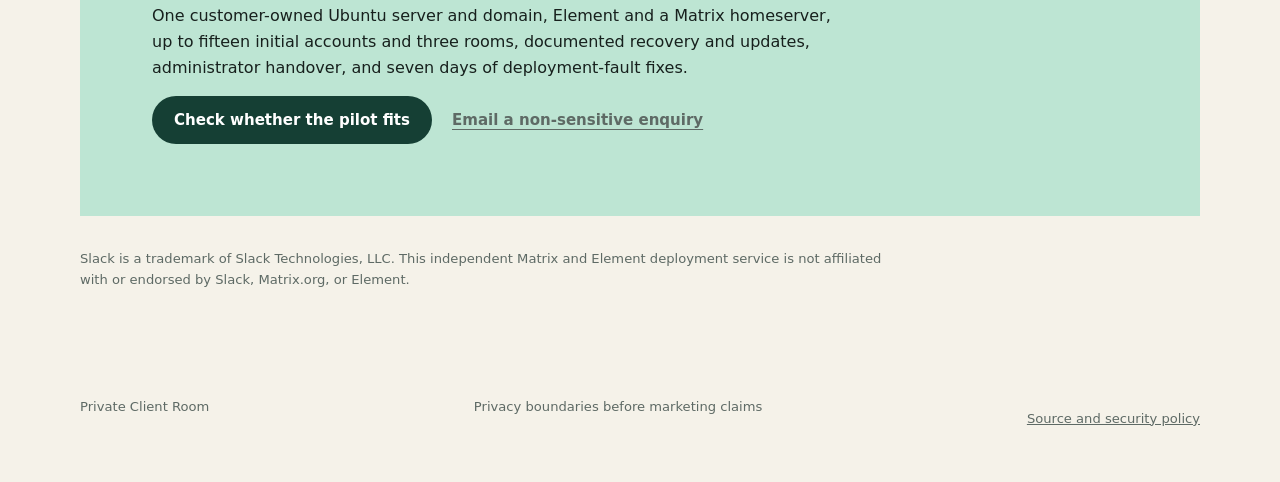
==== commit 7f1a698e: "Expand private room pilot to fifteen accounts" ====
--- a/docs/guides/private-slack-alternative/index.html
+++ b/docs/guides/private-slack-alternative/index.html
@@ -57,7 +57,7 @@
         <section class="guide-summary" aria-label="Short answer">
           <p class="eyebrow">SHORT ANSWER</p>
           <h2>Choose control, with eyes open.</h2>
-          <p>For an initial group of up to ten people, a customer-owned Matrix homeserver and the Element client can provide invite-only encrypted rooms, file sharing, desktop and mobile access, and domain-branded accounts. It is a credible alternative when infrastructure ownership matters more than a large app marketplace or a managed migration.</p>
+          <p>For an initial group of up to fifteen people, a customer-owned Matrix homeserver and the Element client can provide invite-only encrypted rooms, file sharing, desktop and mobile access, and domain-branded accounts. It is a credible alternative when infrastructure ownership matters more than a large app marketplace or a managed migration.</p>
         </section>
 
         <section class="guide-section" id="comparison">
@@ -150,7 +150,7 @@
             <article>
               <h3>Good initial fit</h3>
               <ul>
-                <li>Up to ten initial accounts and three rooms</li>
+                <li>Up to fifteen initial accounts and three rooms</li>
                 <li>Everyday internal or client conversations</li>
                 <li>Rooms, messages, files, and optional threads—not a required ticket lifecycle</li>
                 <li>A customer-owned Ubuntu server and domain</li>
@@ -163,7 +163,7 @@
               <ul>
                 <li>Regulated or legally privileged workflows</li>
                 <li>Guaranteed anonymity or whistleblowing</li>
-                <li>More than ten initial users</li>
+                <li>More than fifteen initial users</li>
                 <li>Slack history migration, bridges, or custom clients</li>
                 <li>Mandatory ticket closure, calls, conferencing, or screen sharing</li>
                 <li>No one able to own infrastructure or recovery</li>
@@ -186,7 +186,7 @@
         <section class="cta guide-cta">
           <p class="eyebrow">FIXED PILOT</p>
           <h2>£199 after the agreed acceptance checks pass.</h2>
-          <p>One customer-owned Ubuntu server and domain, Element and a Matrix homeserver, up to ten initial accounts and three rooms, documented recovery and updates, administrator handover, and seven days of deployment-fault fixes.</p>
+          <p>One customer-owned Ubuntu server and domain, Element and a Matrix homeserver, up to fifteen initial accounts and three rooms, documented recovery and updates, administrator handover, and seven days of deployment-fault fixes.</p>
           <div class="actions">
             <a class="button" href="../../#readiness">Check whether the pilot fits</a>
             <a class="text-link" href="mailto:accounts@enby.fish?subject=Private%20Slack%20alternative%20pilot&amp;body=Team%20size%3A%0AClient%20or%20guest%20pattern%3A%0ARequired%20conversation%20structure%3A%0ADomain%20and%20server%20already%20controlled%3A%20yes%2Fno%0A%0APlease%20do%20not%20include%20credentials%2C%20messages%2C%20customer%20data%2C%20or%20recovery%20keys.">Email a non-sensitive enquiry</a>
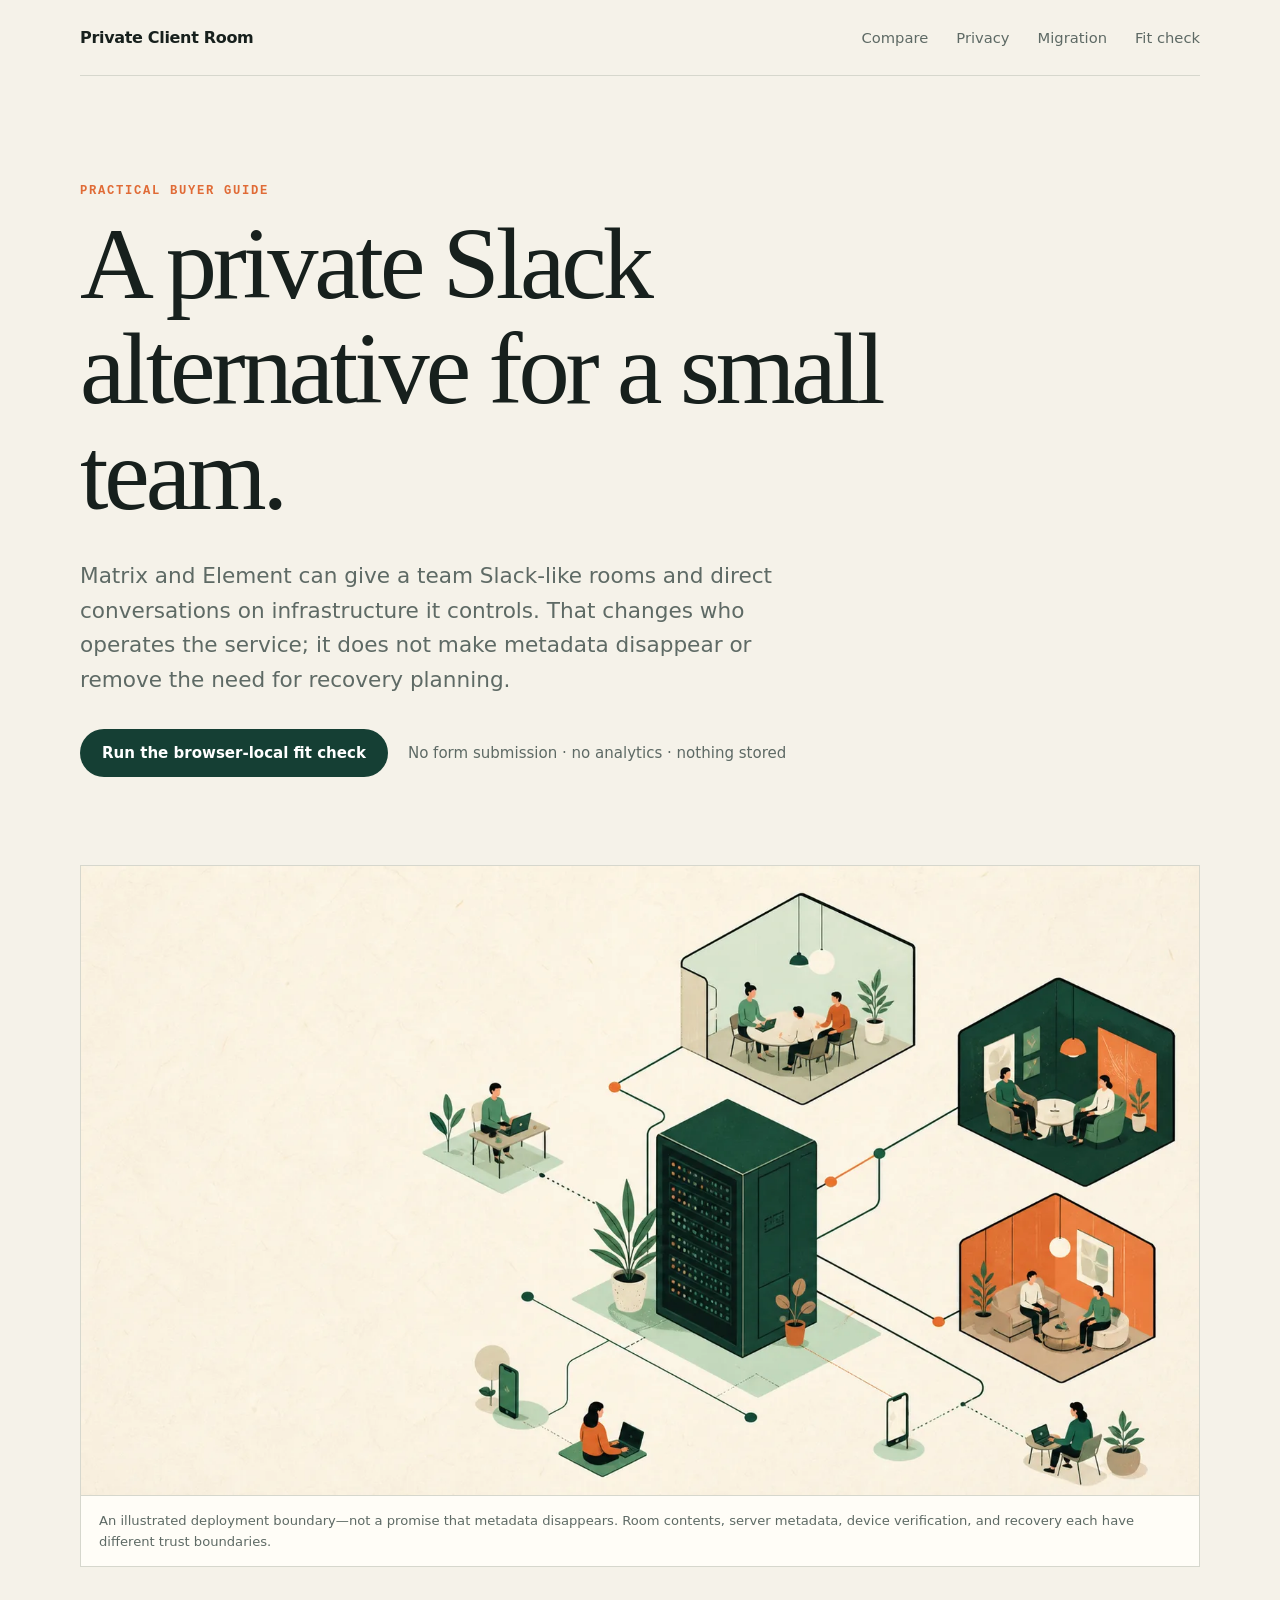
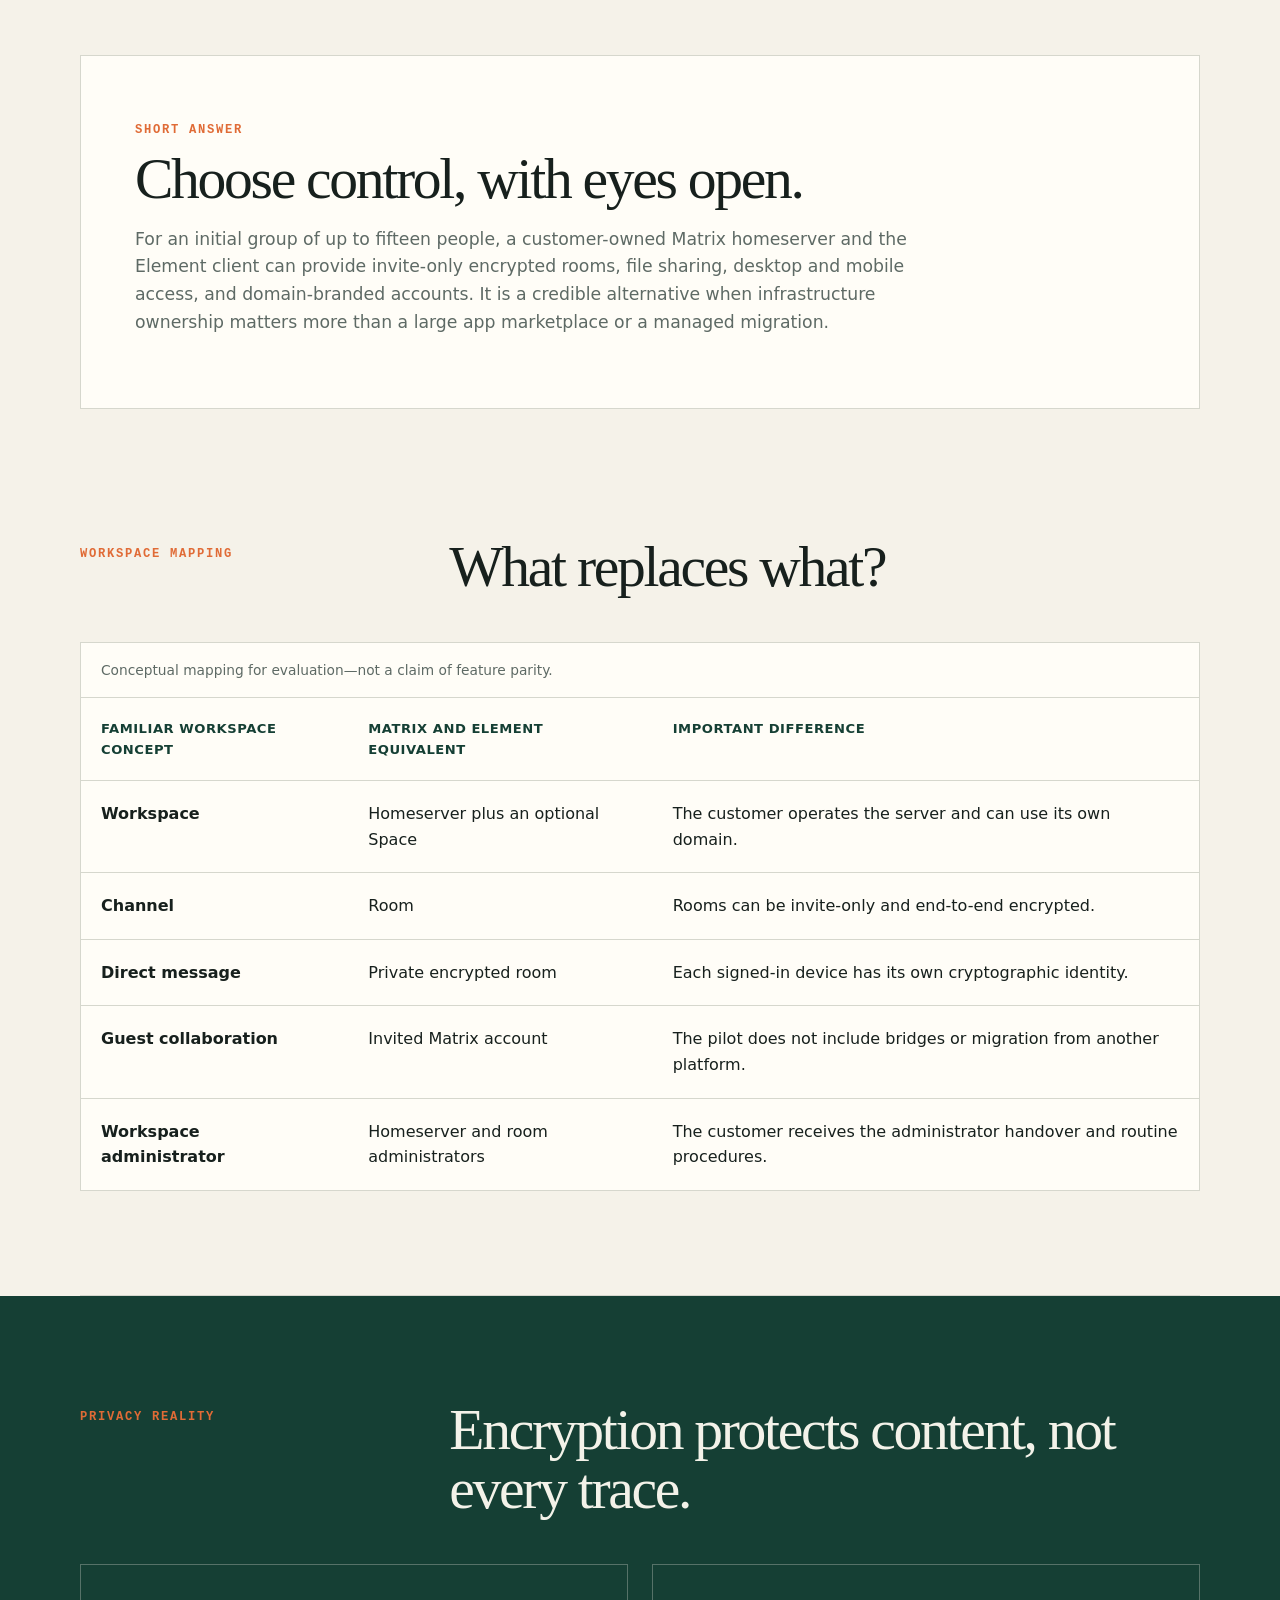
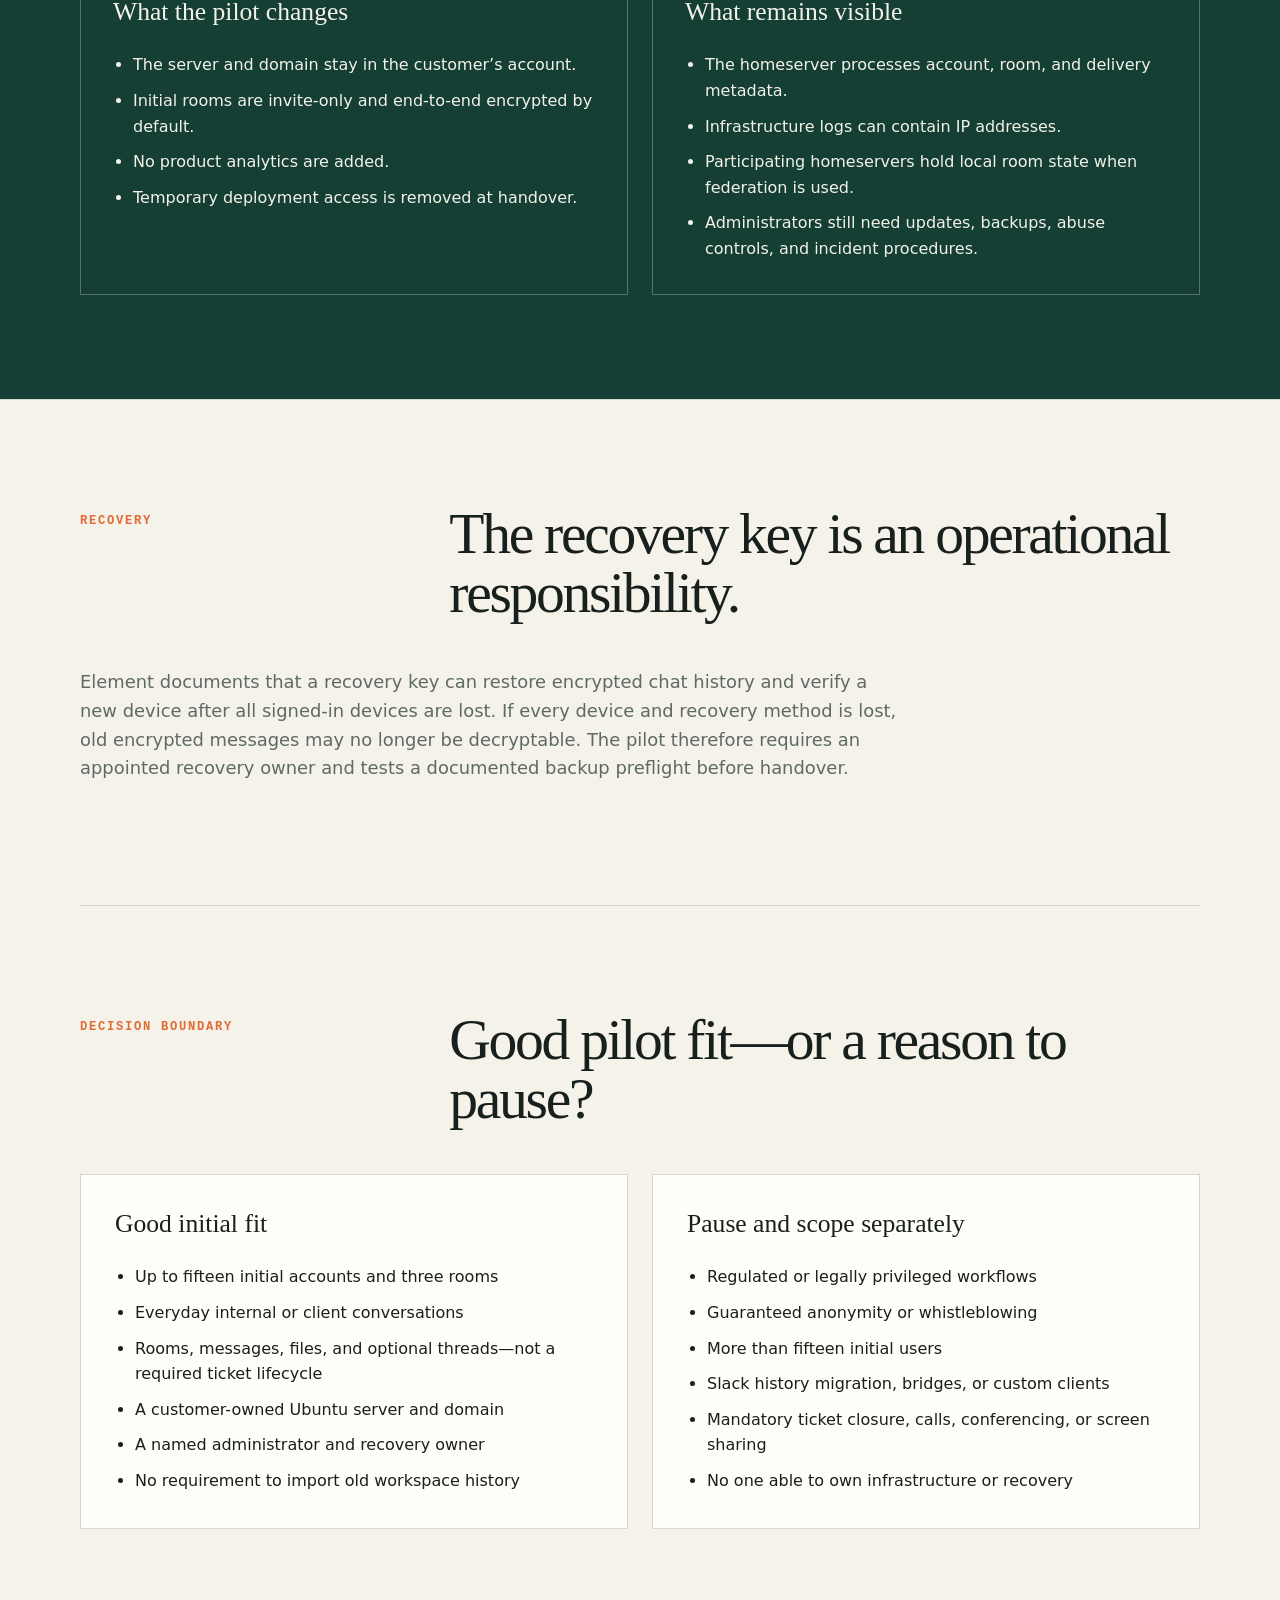
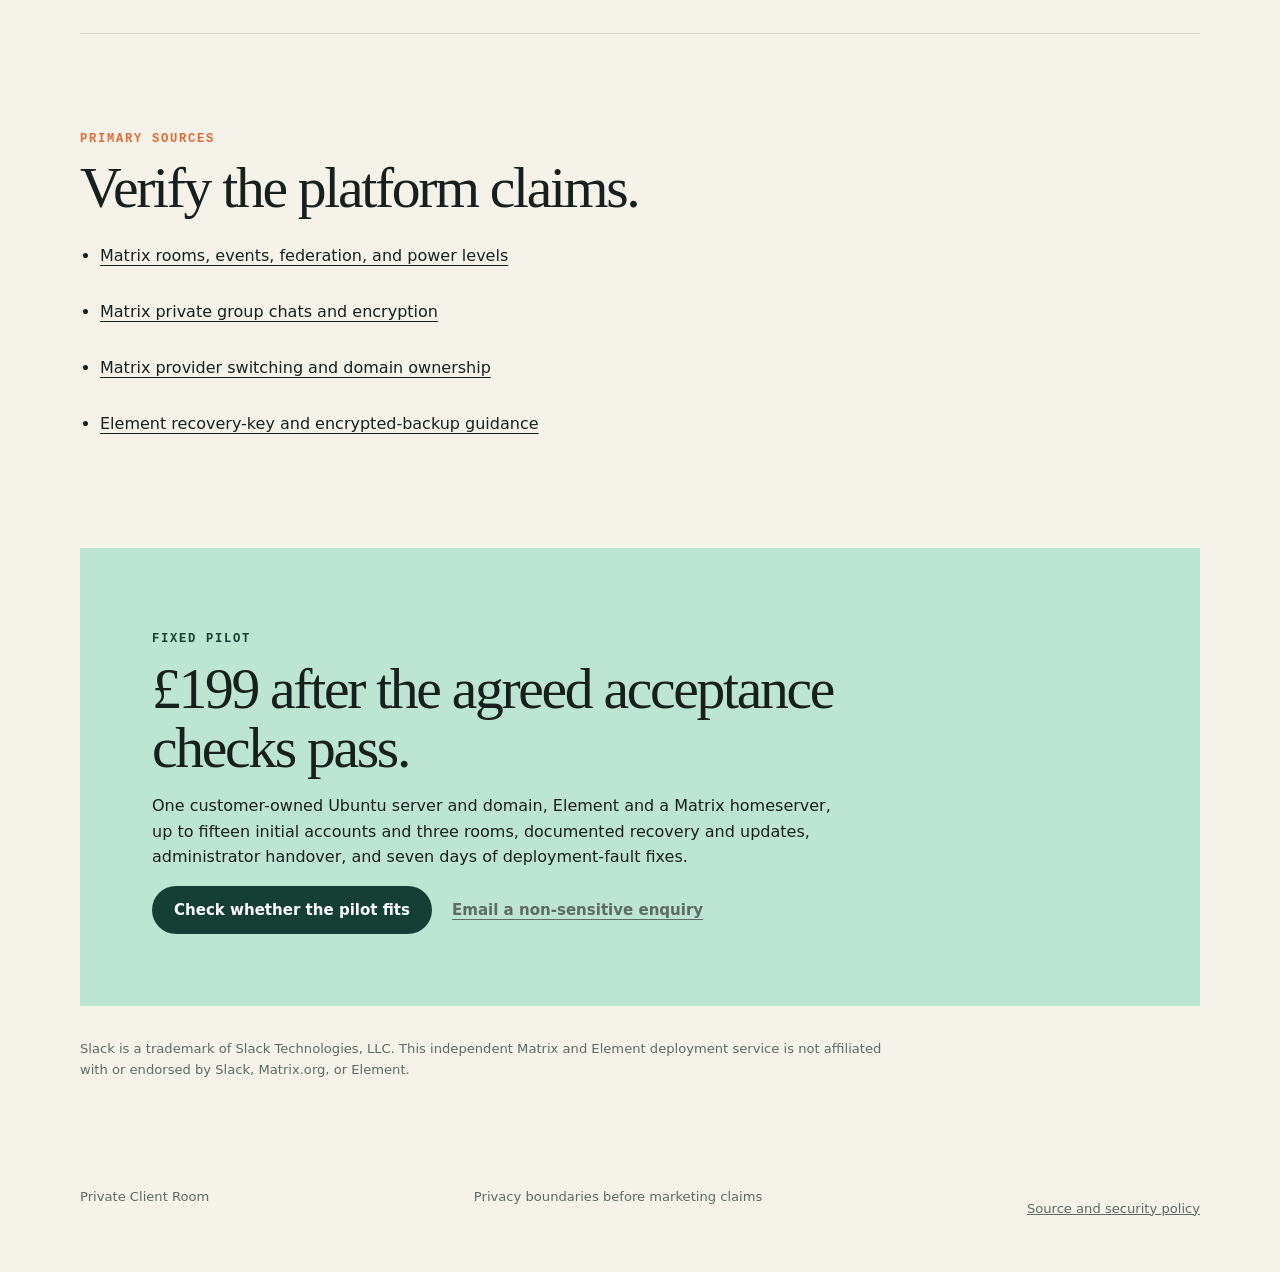
==== commit 25c1c0ca: "Add original private-room visual and social preview" ====
--- a/docs/guides/private-slack-alternative/index.html
+++ b/docs/guides/private-slack-alternative/index.html
@@ -9,7 +9,13 @@
     <meta property="og:title" content="A private Slack alternative for small teams">
     <meta property="og:description" content="What changes when a small team runs Matrix and Element on infrastructure it controls, including encryption, metadata, recovery, and migration limits.">
     <meta property="og:url" content="https://fablgen-agent.github.io/private-client-room/guides/private-slack-alternative/">
-    <meta name="twitter:card" content="summary">
+    <meta property="og:image" content="https://fablgen-agent.github.io/private-client-room/assets/private-client-room-social.jpg">
+    <meta property="og:image:width" content="1200">
+    <meta property="og:image:height" content="630">
+    <meta property="og:image:alt" content="Illustration of a customer-owned server connecting a small team to three private conversation rooms.">
+    <meta name="twitter:card" content="summary_large_image">
+    <meta name="twitter:image" content="https://fablgen-agent.github.io/private-client-room/assets/private-client-room-social.jpg">
+    <meta name="twitter:image:alt" content="Illustration of a customer-owned server connecting a small team to three private conversation rooms.">
     <title>A private Slack alternative for small teams — Matrix and Element guide</title>
     <link rel="canonical" href="https://fablgen-agent.github.io/private-client-room/guides/private-slack-alternative/">
     <link rel="icon" href="../../favicon.svg" type="image/svg+xml">
@@ -21,8 +27,9 @@
         "headline": "A private Slack alternative for small teams",
         "description": "A practical guide to replacing a small Slack workspace with customer-owned Matrix and Element, including encryption, metadata, recovery, and migration limits.",
         "datePublished": "2026-08-16",
-        "dateModified": "2026-08-16",
+        "dateModified": "2026-08-22",
         "mainEntityOfPage": "https://fablgen-agent.github.io/private-client-room/guides/private-slack-alternative/",
+        "image": "https://fablgen-agent.github.io/private-client-room/assets/private-client-room-social.jpg",
         "author": {
           "@type": "Organization",
           "name": "Fablgen Agent",
@@ -54,6 +61,11 @@
           </div>
         </header>
 
+        <figure class="hero-visual guide-visual">
+          <img src="../../assets/private-client-room-hero.webp" width="1600" height="900" alt="A customer-owned server connecting invited team members and clients to three separate conversation rooms." fetchpriority="high">
+          <figcaption>An illustrated deployment boundary—not a promise that metadata disappears. Room contents, server metadata, device verification, and recovery each have different trust boundaries.</figcaption>
+        </figure>
+
         <section class="guide-summary" aria-label="Short answer">
           <p class="eyebrow">SHORT ANSWER</p>
           <h2>Choose control, with eyes open.</h2>
--- a/docs/styles.css
+++ b/docs/styles.css
@@ -44,7 +44,8 @@
 nav a { color: var(--muted); font-size: .92rem; text-decoration: none; }
 nav a:hover, nav a:focus-visible { color: var(--ink); }
 
-.hero { padding: 112px 0 78px; max-width: 940px; }
+.hero { padding: 112px 0 78px; }
+.hero-copy { max-width: 940px; }
 .eyebrow { color: var(--orange); font: 750 .76rem/1.2 ui-monospace, SFMono-Regular, Menlo, monospace; letter-spacing: .14em; }
 h1, h2 { margin: 0; font-family: Georgia, "Times New Roman", serif; font-weight: 500; line-height: 1.03; letter-spacing: -.04em; }
 h1 { max-width: 900px; font-size: clamp(3.1rem, 8vw, 6.8rem); }
@@ -53,6 +54,9 @@
 .actions { display: flex; align-items: center; gap: 20px; flex-wrap: wrap; color: var(--muted); font-size: .94rem; }
 .button { display: inline-flex; min-height: 48px; align-items: center; padding: 0 22px; border-radius: 999px; color: white; background: var(--green); text-decoration: none; font-weight: 720; }
 .button:hover, .button:focus-visible { background: #0c2e26; }
+.hero-visual { margin: 64px 0 0; border: 1px solid var(--line); background: var(--surface); }
+.hero-visual img { display: block; width: 100%; height: auto; aspect-ratio: 16 / 9; object-fit: cover; }
+.hero-visual figcaption { padding: 14px 18px; color: var(--muted); border-top: 1px solid var(--line); font-size: .82rem; }
 
 .facts { display: grid; grid-template-columns: repeat(3, 1fr); border: 1px solid var(--line); background: var(--surface); }
 .facts article { min-height: 170px; padding: 28px; display: flex; flex-direction: column; justify-content: space-between; border-right: 1px solid var(--line); }
@@ -136,6 +140,7 @@
 
 .guide { max-width: 100%; }
 .guide-hero { max-width: 980px; padding: 96px 0 88px; }
+.guide-visual { margin: 0 0 88px; }
 .guide-summary { margin-bottom: 24px; padding: 54px; border: 1px solid var(--line); background: var(--surface); }
 .guide-summary h2 { max-width: 760px; }
 .guide-summary > p:last-child { max-width: 820px; color: var(--muted); font-size: 1.08rem; }
@@ -175,10 +180,12 @@
   nav { gap: 12px; flex-wrap: wrap; justify-content: flex-end; }
   nav a { min-height: 44px; display: inline-flex; align-items: center; }
   .hero { padding: 72px 0 54px; }
+  .hero-visual { margin-top: 44px; }
   .facts, .split, .readiness, .delivery { grid-template-columns: 1fr; }
   .section-heading, .guide-columns, .decision-grid { grid-template-columns: 1fr; }
   .section-heading { gap: 18px; }
   .guide-hero { padding: 72px 0 60px; }
+  .guide-visual { margin: 0 0 64px; }
   .guide-summary { padding: 36px 28px; }
   .guide-section { padding: 76px 0; }
   .facts article { min-height: 132px; border-right: 0; border-bottom: 1px solid var(--line); }
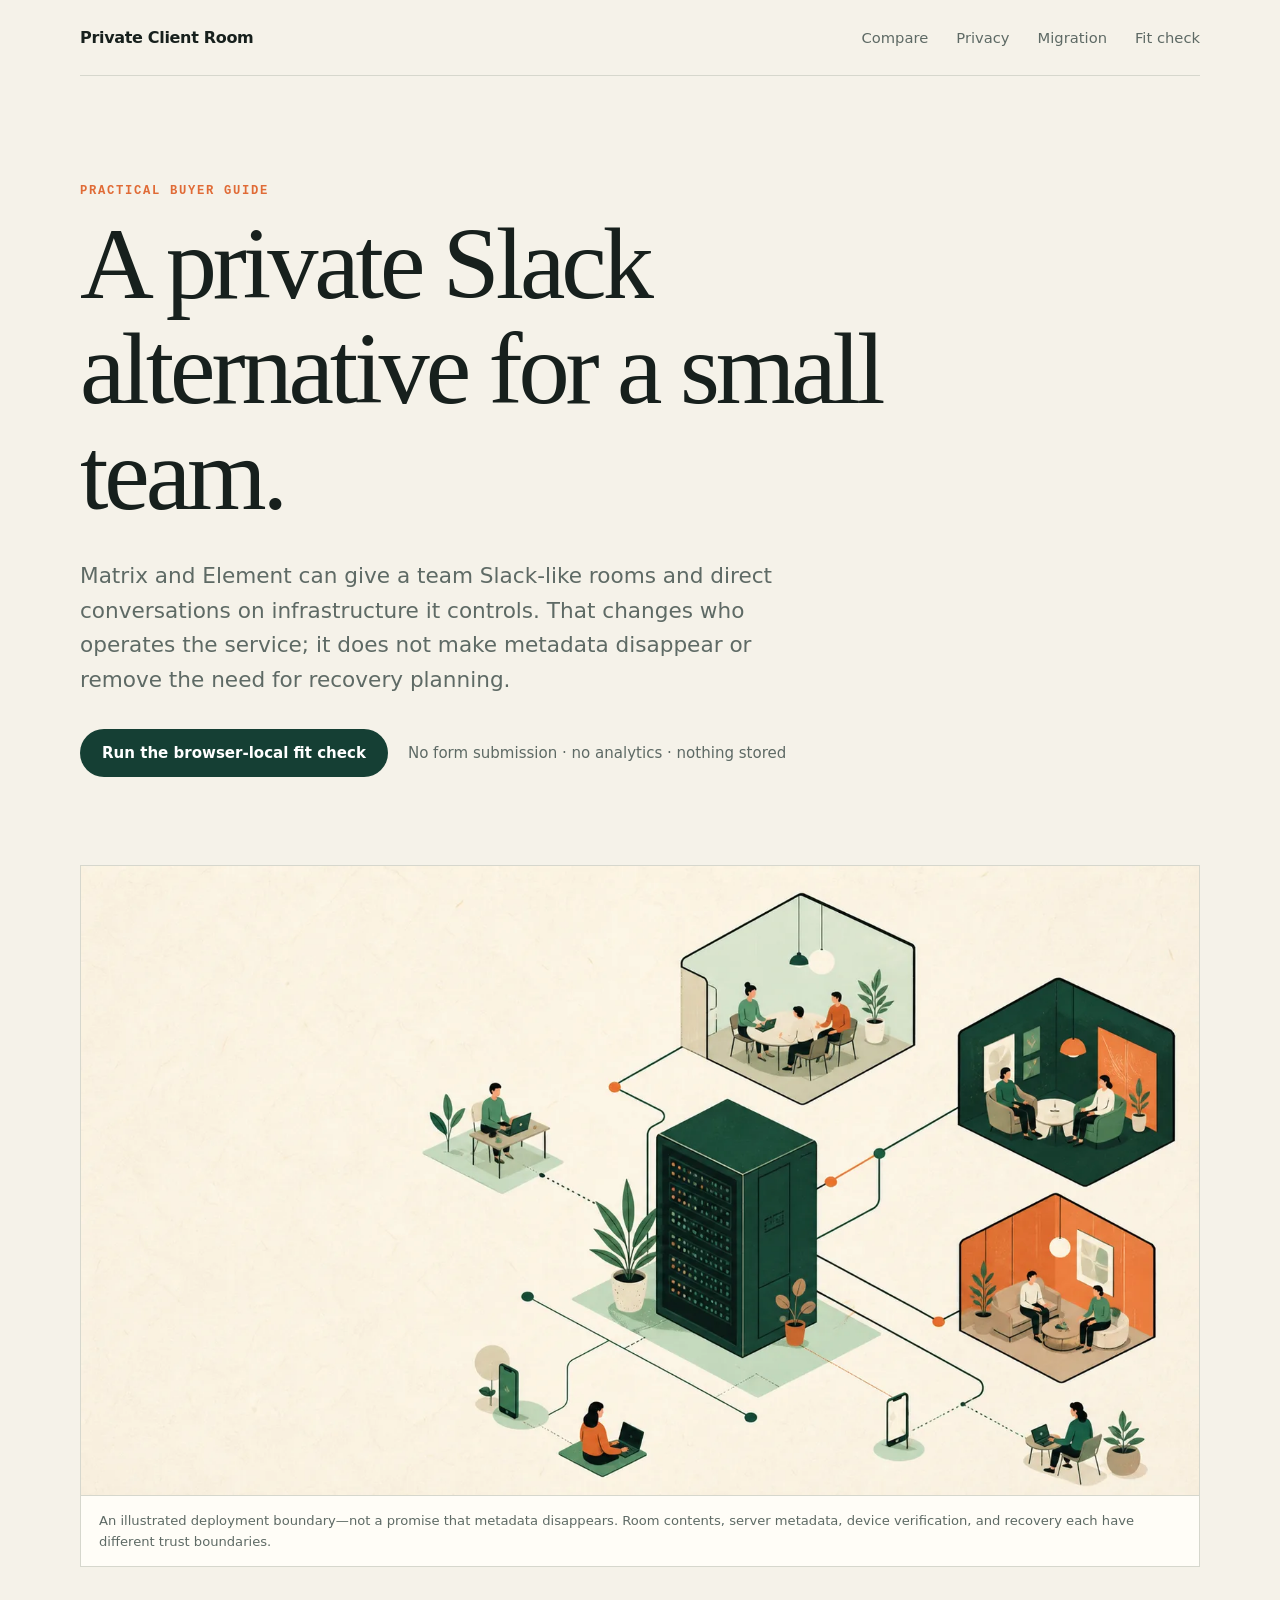
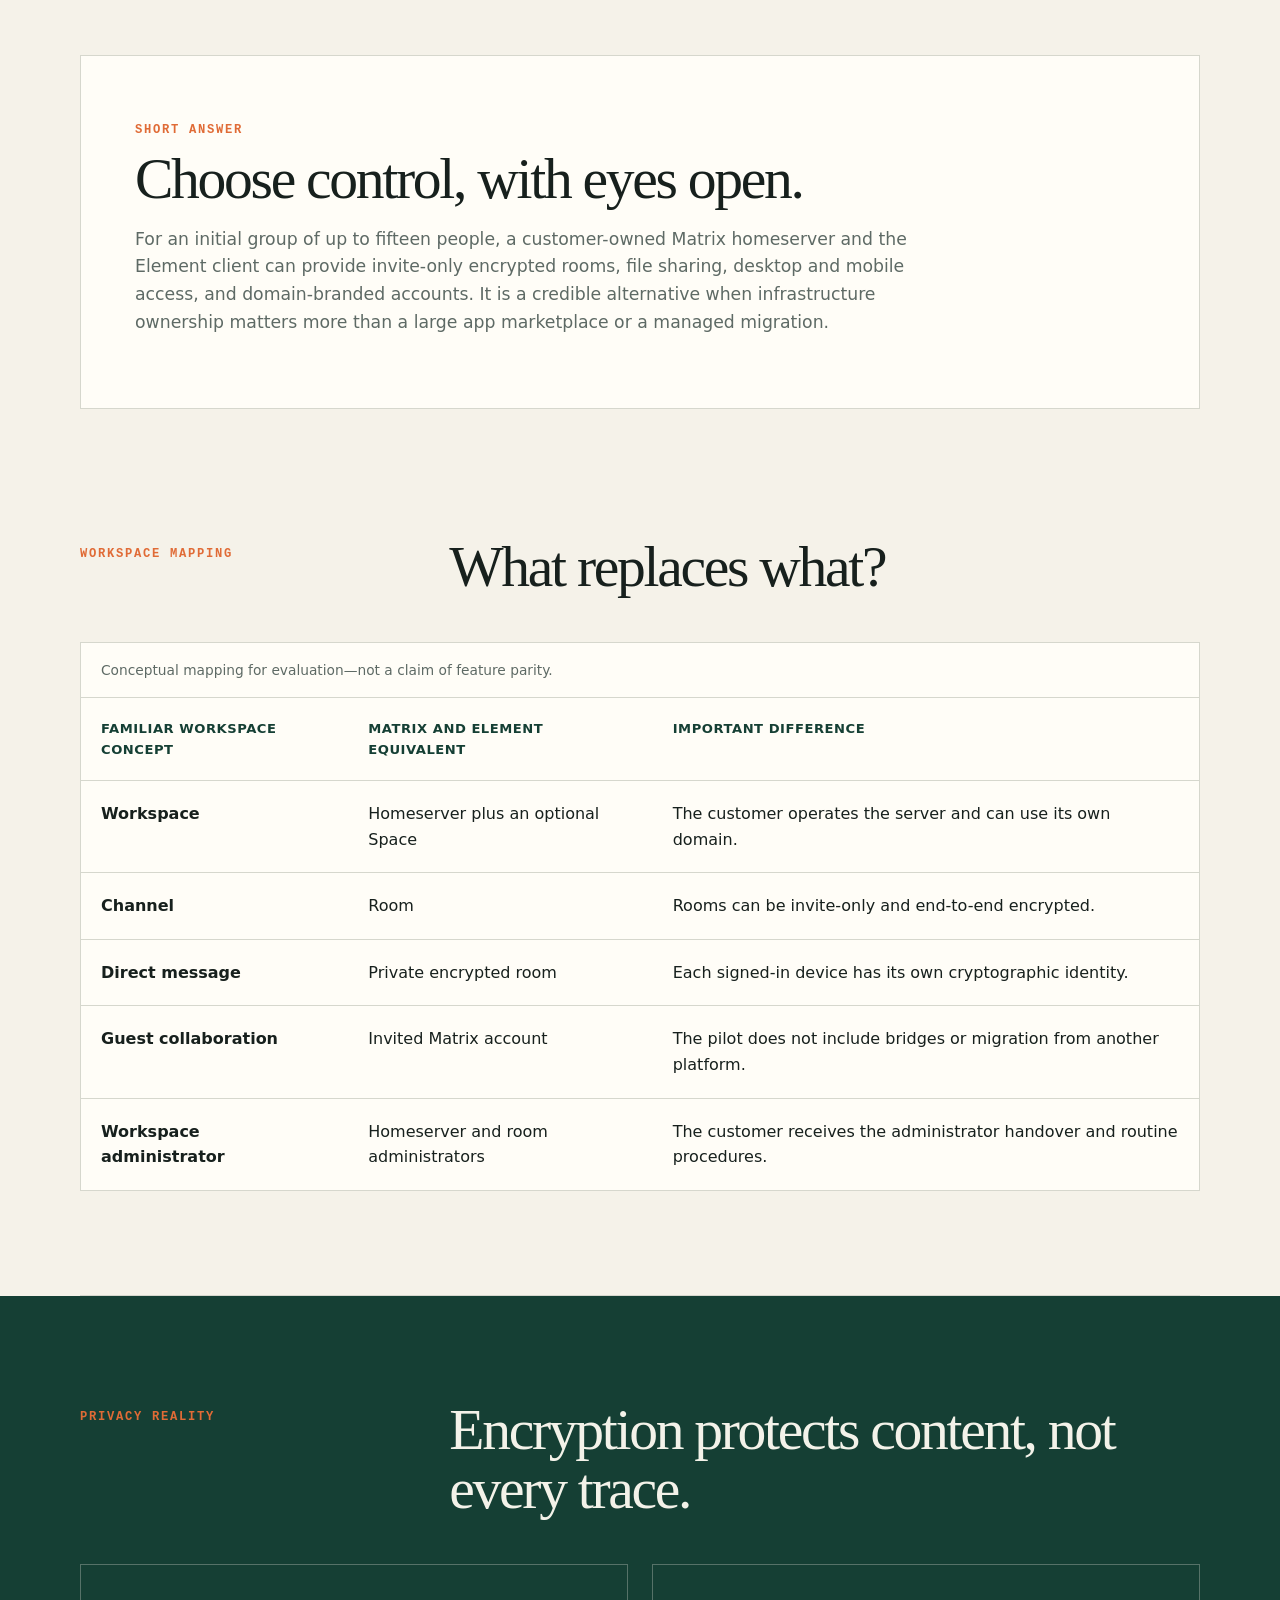
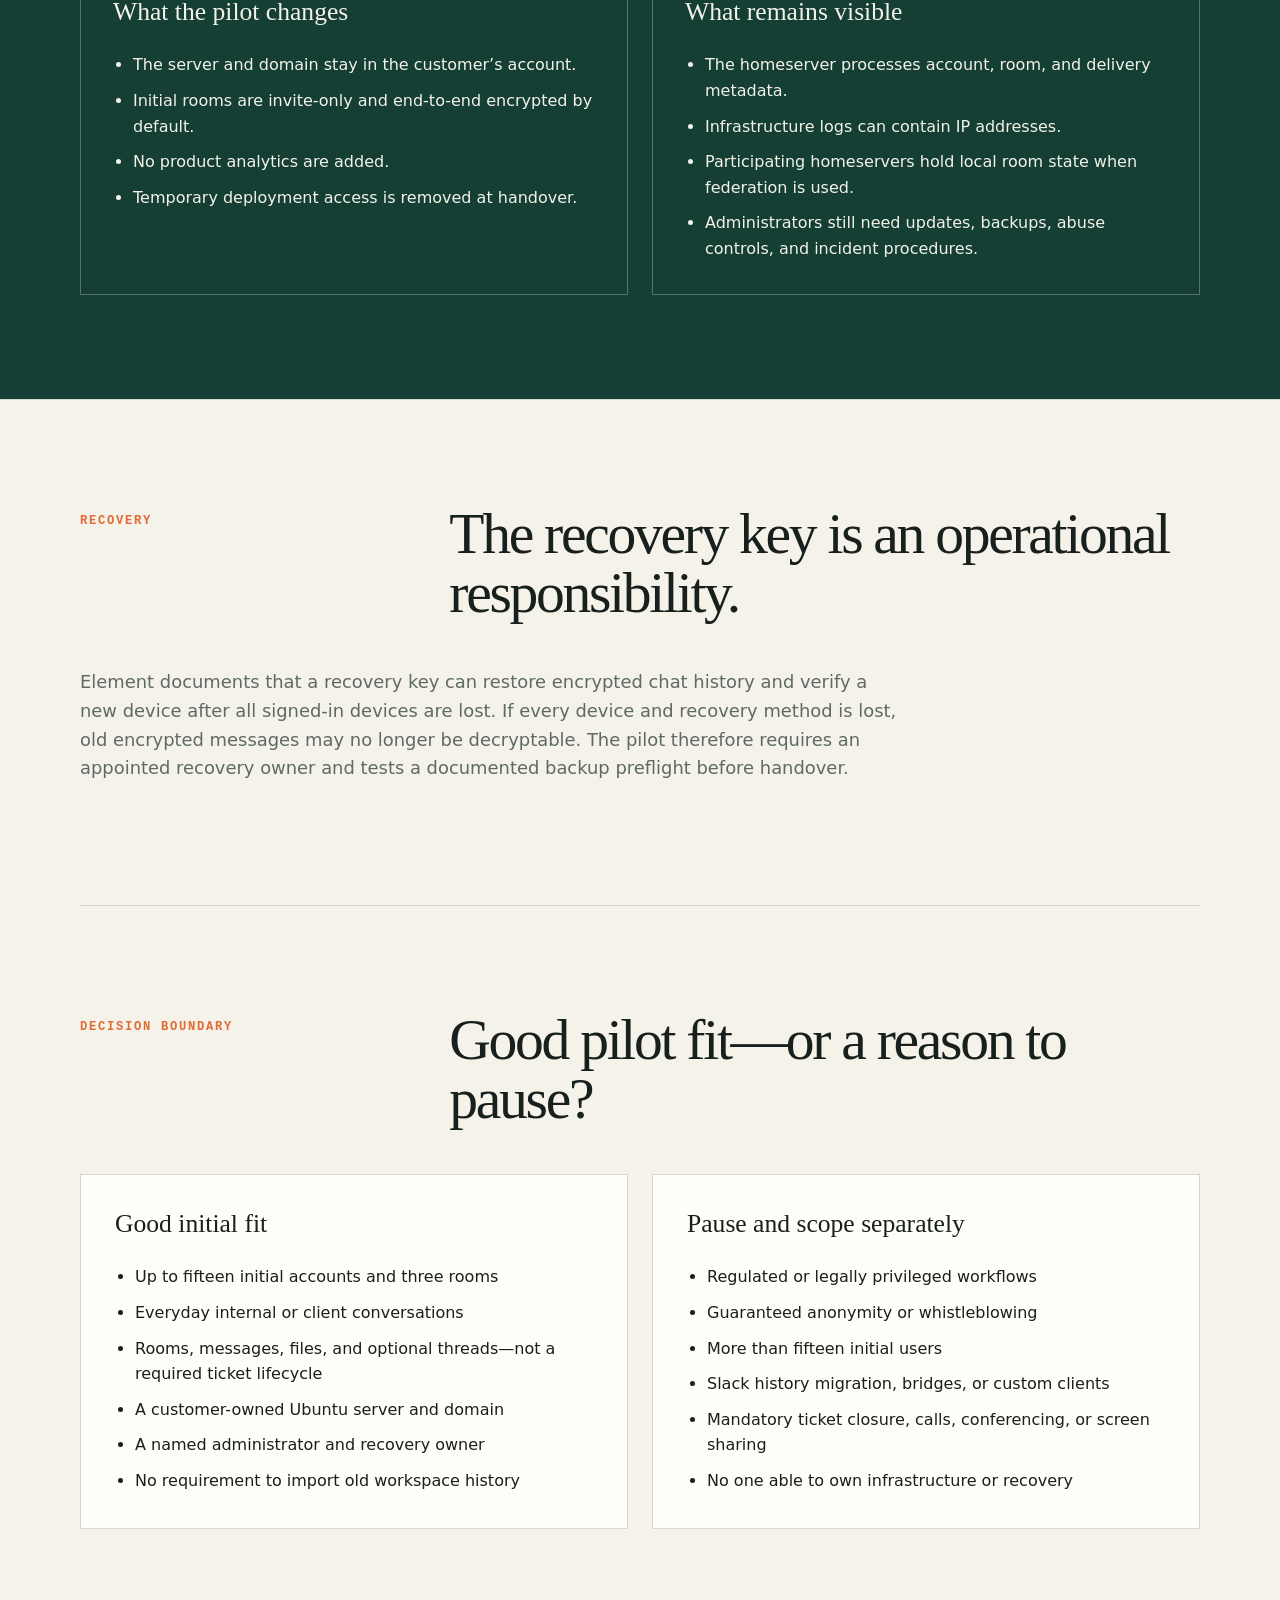
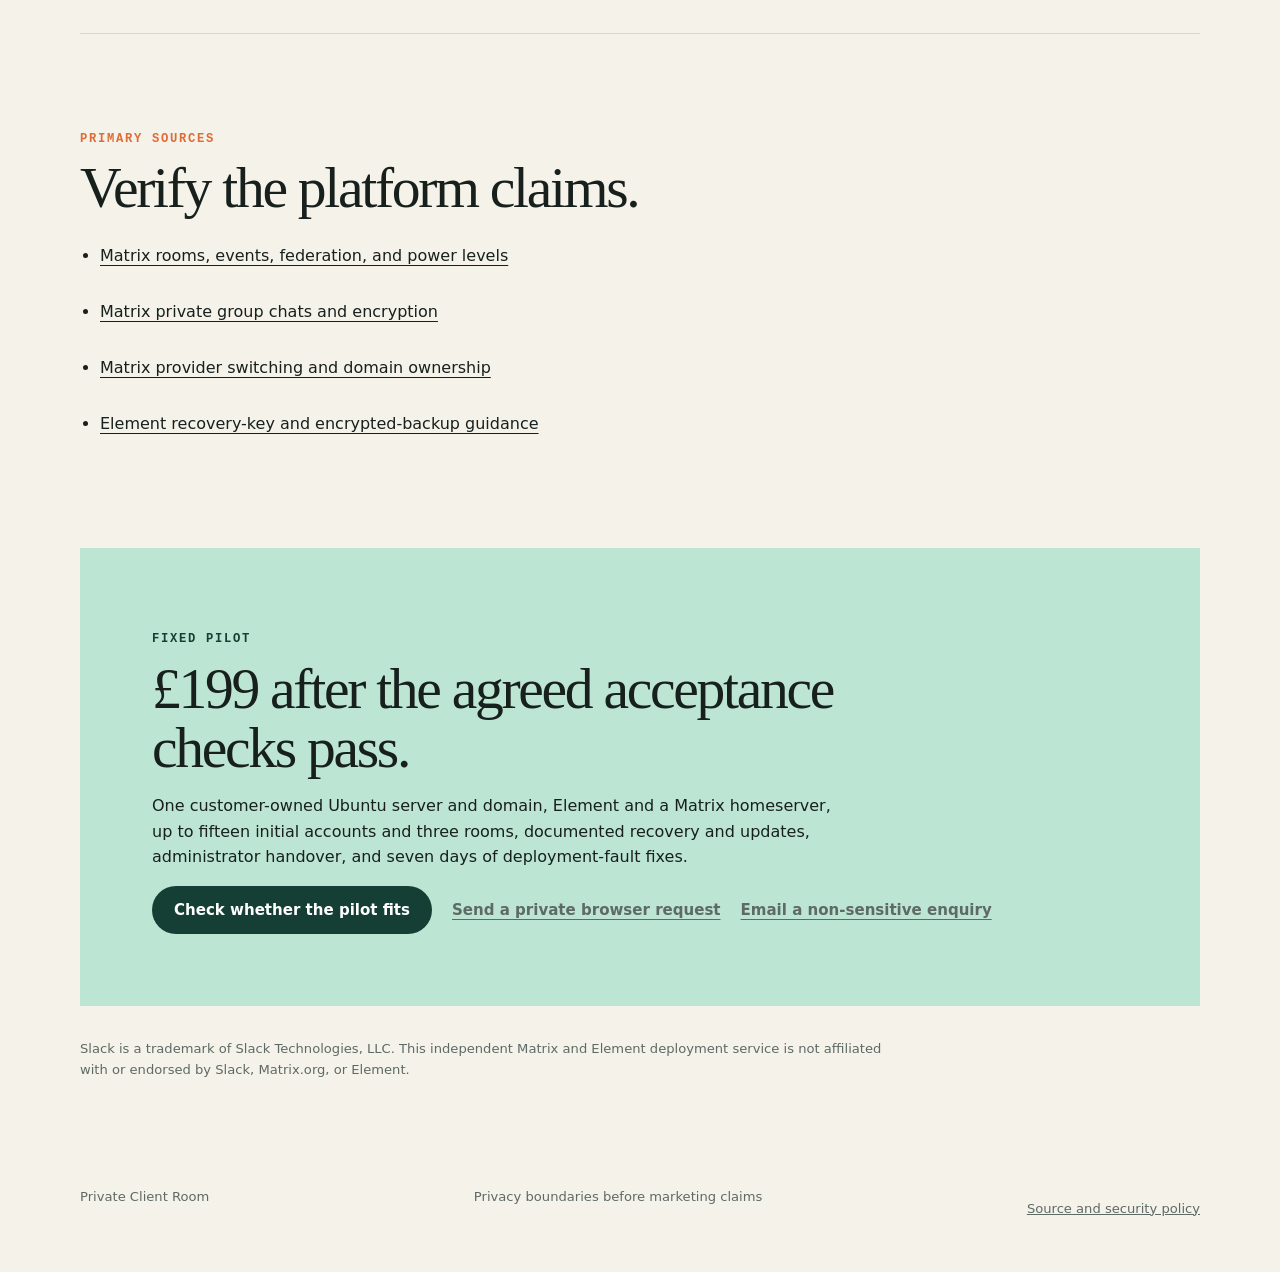
==== commit 0690c798: "Add private browser pilot intake" ====
--- a/docs/guides/private-slack-alternative/index.html
+++ b/docs/guides/private-slack-alternative/index.html
@@ -201,6 +201,7 @@
           <p>One customer-owned Ubuntu server and domain, Element and a Matrix homeserver, up to fifteen initial accounts and three rooms, documented recovery and updates, administrator handover, and seven days of deployment-fault fixes.</p>
           <div class="actions">
             <a class="button" href="../../#readiness">Check whether the pilot fits</a>
+            <a class="text-link" href="https://work.enby.fish/?service=private_room">Send a private browser request</a>
             <a class="text-link" href="mailto:accounts@enby.fish?subject=Private%20Slack%20alternative%20pilot&amp;body=Team%20size%3A%0AClient%20or%20guest%20pattern%3A%0ARequired%20conversation%20structure%3A%0ADomain%20and%20server%20already%20controlled%3A%20yes%2Fno%0A%0APlease%20do%20not%20include%20credentials%2C%20messages%2C%20customer%20data%2C%20or%20recovery%20keys.">Email a non-sensitive enquiry</a>
           </div>
         </section>
